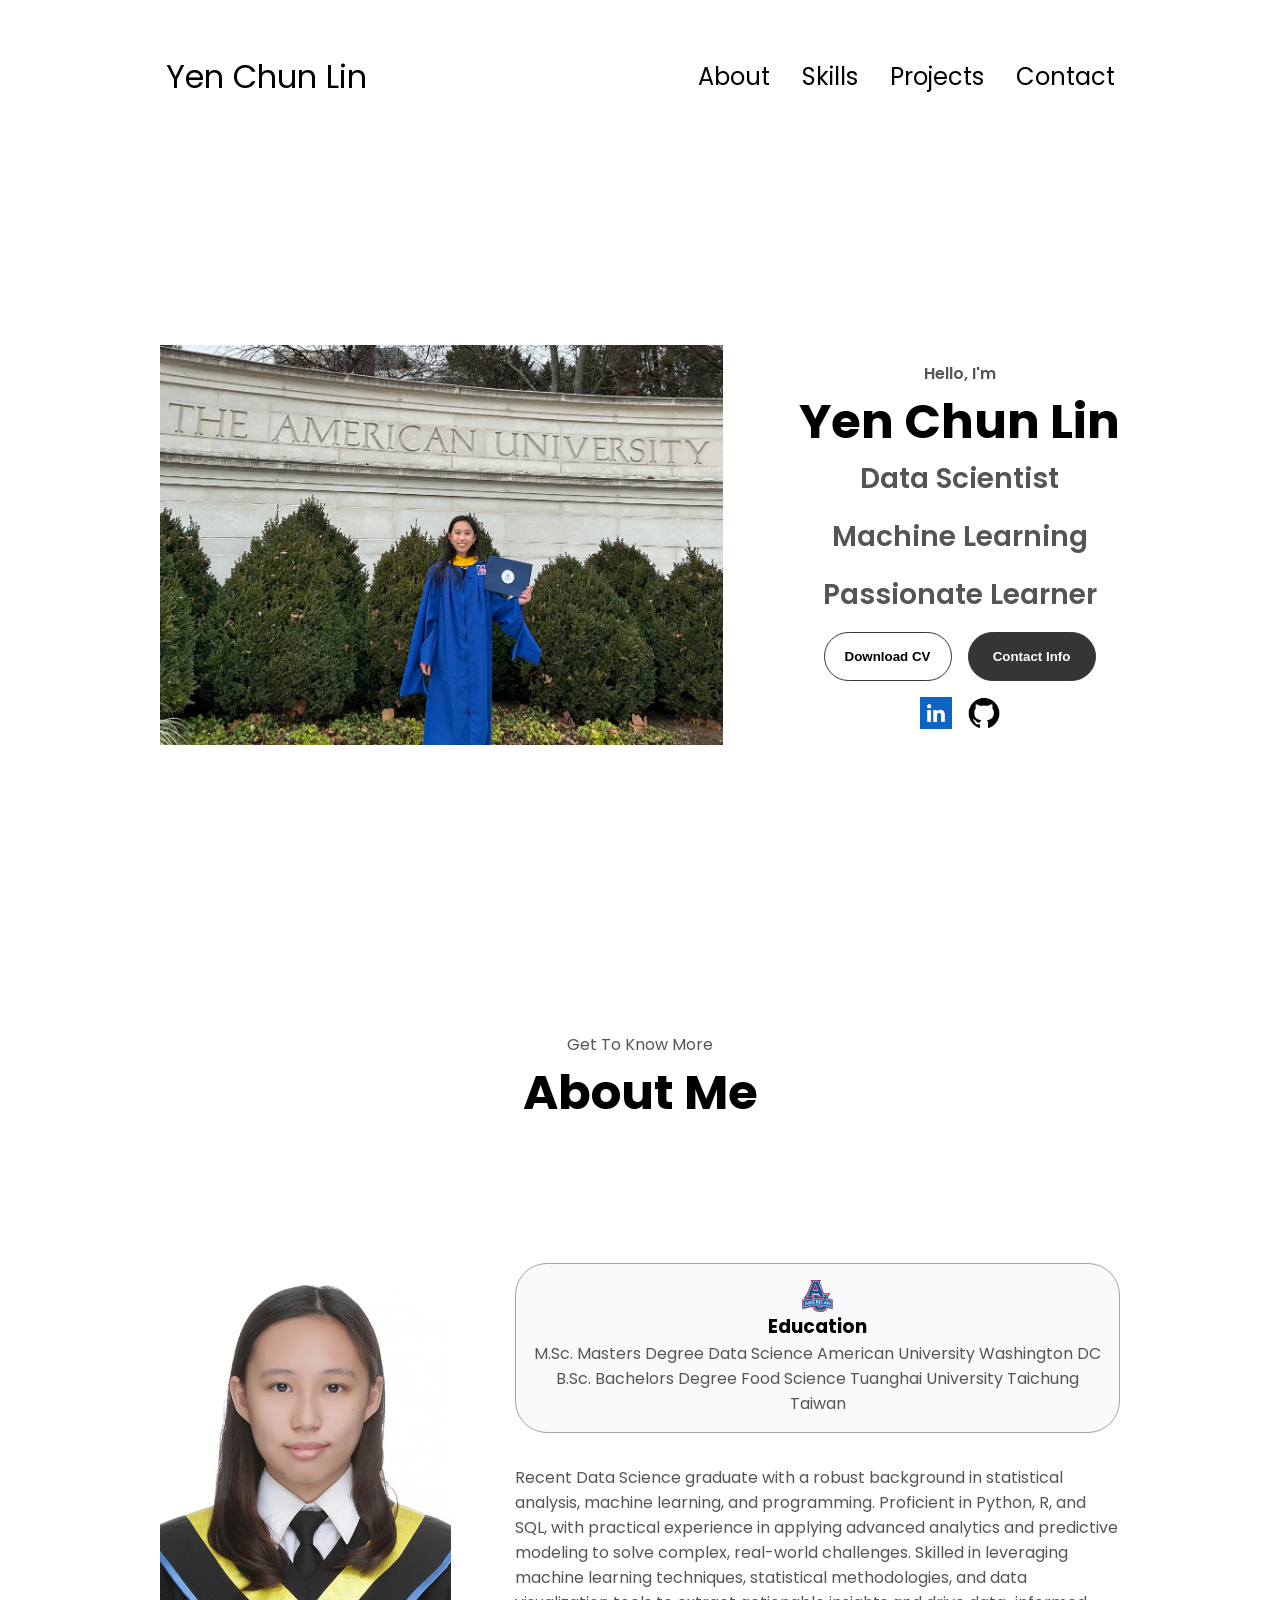
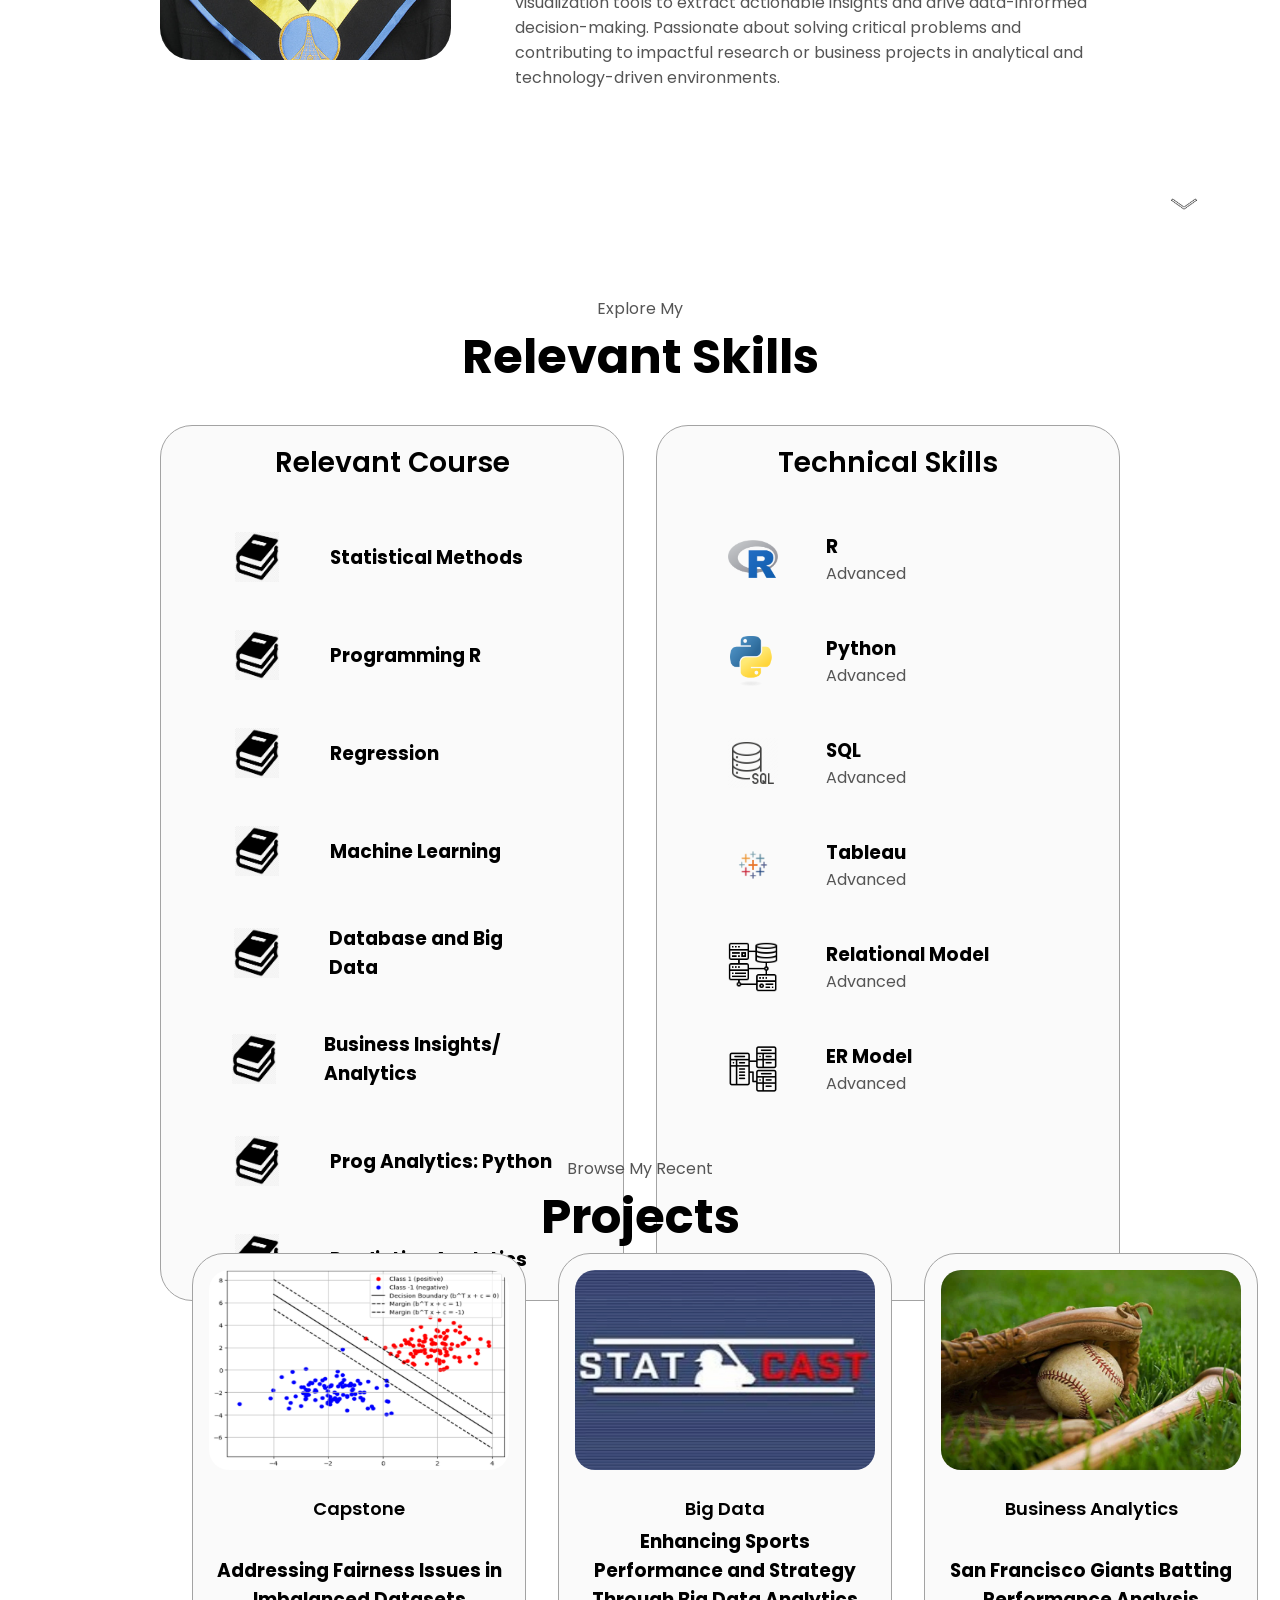
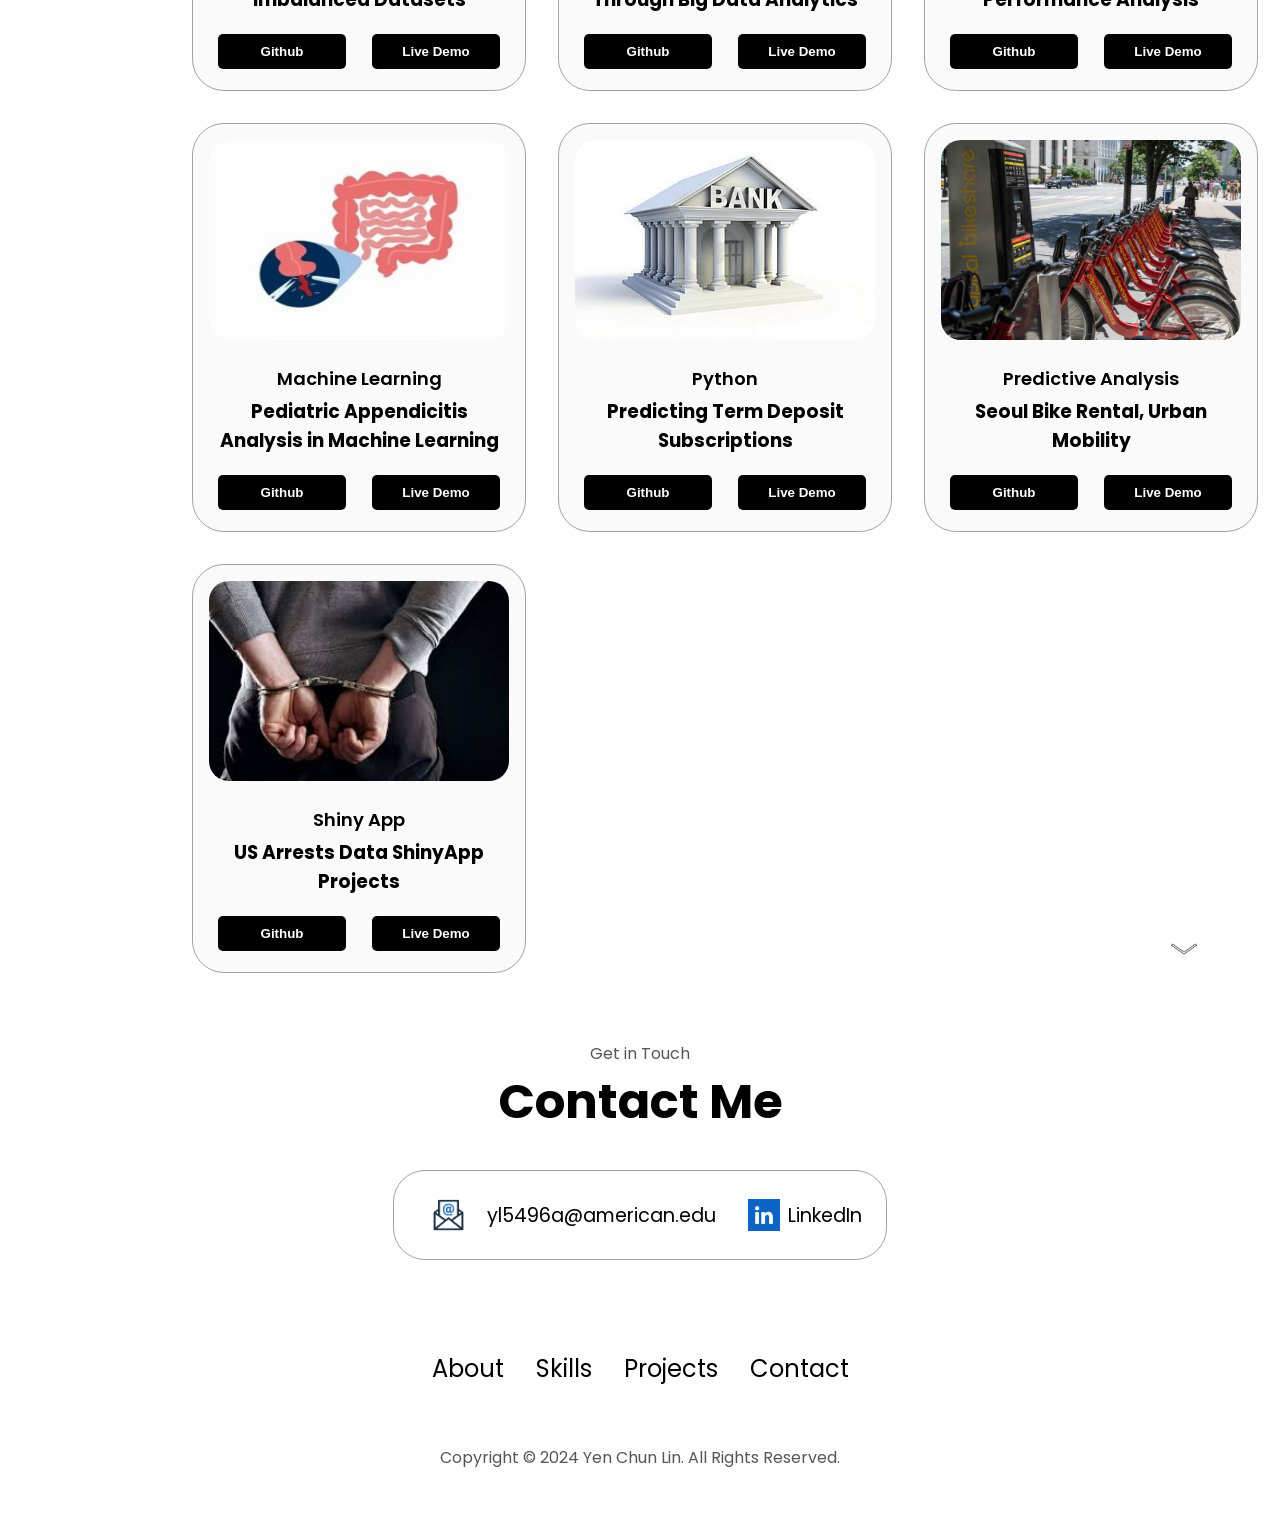
==== index.html @ ed8b7534 "Update index.html Yen" ====
<!DOCTYPE html>
<html lang="en">
<head>
    <meta charset="UTF-8" />
    <meta http-equiv="X-UA-Compatible" content="IE=edge" />
    <meta name="viewport" content="width=device-width, initial-scale=1.0" />
    <title>My Portfolio</title>
    <link rel="stylesheet" href="style.css" />
    <link rel="stylesheet" href="mediaqueries.css" />
</head>
<body>
    <nav id="desktop-nav">
    <div class="logo">Yen Chun Lin</div>
    <div>
        <ul class="nav-links">
        <li><a href="#about">About</a></li>
        <li><a href="#skills">Skills</a></li>
        <li><a href="#projects">Projects</a></li>
        <li><a href="#contact">Contact</a></li>
        </ul>
    </div>
    </nav>
    <nav id="hamburger-nav">
    <div class="logo">Yen Chun Lin</div>
    <div class="hamburger-menu">
        <div class="hamburger-icon" onclick="toggleMenu()">
        <span></span>
        <span></span>
        <span></span>
        </div>
        <div class="menu-links">
        <li><a href="#about" onclick="toggleMenu()">About</a></li>
        <li><a href="#skills" onclick="toggleMenu()">Skills</a></li>
        <li><a href="#projects" onclick="toggleMenu()">Projects</a></li>
        <li><a href="#contact" onclick="toggleMenu()">Contact</a></li>
        </div>
    </div>
    </nav>
    <section id="profile">
    <div class="section__pic-container">
        <img src="./assets/770BD27D-AE2C-43A1-AE61-417B00E0836C.jpg" alt="Yen Chun Lin profile picture" />
    </div>
    <div class="section__text">
        <p class="section__text__p1">Hello, I'm</p>
        <h1 class="title">Yen Chun Lin</h1>
        <p class="section__text__p2">Data Scientist</p>
        <p class="section__text__p3">Machine Learning</p>
        <p class="section__text__p4">Passionate Learner</p>
        <div class="btn-container">
        <button
            class="btn btn-color-2"
            onclick="window.open('./assets/Yen-Chun-Lin-Resume.pdf')"
        >
            Download CV
        </button>
        <button class="btn btn-color-1" onclick="location.href='./#contact'">
            Contact Info
        </button>
        </div>
        <div id="socials-container">
        <img
            src="./assets/li.png"
            alt="My LinkedIn profile"
            class="icon"
            onclick="location.href='https://www.linkedin.com/in/yen-chun-lin-880751265/'"
        />
        <img
            src="./assets/git.png"
            alt="My Github profile"
            class="icon"
            onclick="location.href='https://github.com/YCLCarol'"
        />
        </div>
    </div>
    
    </section>
    <section id="about">
    <p class="section__text__p1">Get To Know More</p>
    <h1 class="title">About Me</h1>
    <div class="section-container">
        <div class="section__pic-container">
        <img
            src="./assets/6015F5EC-4504-4863-BA8F-F5A9B7061DFA.jpg"
            alt="Profile picture"
            class="about-pic"
        />
        </div>
        <div class="about-details-container">
        <div class="about-containers">
            <div class="details-container">
            <img
                src="./assets/American_Eagles_logo.svg.png"
                alt="Experience icon"
                class="icon"
            
            />
            <h3>Education</h3>
            <p>M.Sc. Masters Degree Data Science American University Washington DC<br />B.Sc. Bachelors Degree Food Science Tuanghai University Taichung Taiwan</p>
            </div>
        </div>
        <div class="text-container">
            <p>
            Recent Data Science graduate with a robust background in statistical analysis, machine learning, and programming. Proficient in Python, R, and SQL, with practical experience in applying advanced analytics and predictive modeling to solve complex, real-world challenges. Skilled in leveraging machine learning techniques, statistical methodologies, and data visualization tools to extract actionable insights and drive data-informed decision-making. Passionate about solving critical problems and contributing to impactful research or business projects in analytical and technology-driven environments.
            </p>
        </div>
        </div>
    </div>
    <img
        src="./assets/aw.jpg"
        alt="Arrow icon"
        class="icon arrow"
        onclick="location.href='./#skills'"
    />
    </section>
    <section id="skills">
    <p class="section__text__p1">Explore My</p>
    <h1 class="title">Relevant Skills </h1>
    <div class="experience-details-container">
        <div class="about-containers">
        <div class="details-container">
            <h2 class="experience-sub-title">Relevant Course</h2>
            <div class="article-container">
            <article>
                <img
                src="./assets/b.png"
                alt="Experience icon"
                class="icon"
                />
                <div>
                <h3>Statistical Methods</h3>
                </div>
            </article>
            <article>
                <img
                src="./assets/b.png"
                alt="Experience icon"
                class="icon"
                />
                <div>
                <h3>Programming R</h3>
                </div>
            </article>
            <article>
                <img
                src="./assets/b.png"
                alt="Experience icon"
                class="icon"
                />
                <div>
                <h3>Regression</h3>
                </div>
            </article>
            <article>
                <img
                src="./assets/b.png"
                alt="Experience icon"
                class="icon"
                />
                <div>
                <h3>Machine Learning</h3>
                </div>
            </article>
            <article>
                <img
                src="./assets/b.png"
                alt="Experience icon"
                class="icon"
                />
                <div>
                <h3>Database and Big Data</h3>
                </div>
            </article>
            <article>
                <img
                src="./assets/b.png"
                alt="Experience icon"
                class="icon"
                />
                <div>
                <h3>Business Insights/ Analytics</h3>
                </div>
            </article>
            <article>
                <img
                src="./assets/b.png"
                alt="Experience icon"
                class="icon"
                />
                <div>
                <h3>Prog Analytics: Python</h3>
                </div>
            </article>
            <article>
                <img
                src="./assets/b.png"
                alt="Experience icon"
                class="icon"
                />
                <div>
                <h3>Predictive Analytics</h3>
                </div>
            </article>
            </div>
        </div>
        <div class="details-container">
            <h2 class="experience-sub-title">Technical Skills</h2>
            <div class="article-container">
            <article>
                <img
                src="./assets/R_logo.svg.png"
                alt="Experience icon"
                class="icon"
                />
                <div>
                <h3>R</h3>
                <p>Advanced</p>
                </div>
            </article>
            <article>
                <img
                src="./assets/Python-logo-notext.svg.png"
                alt="Experience icon"
                class="icon"
                />
                <div>
                <h3>Python</h3>
                <p>Advanced</p>
                </div>
            </article>
            <article>
                <img
                src="./assets/s.webp"
                alt="Experience icon"
                class="icon"
                />
                <div>
                <h3>SQL</h3>
                <p>Advanced</p>
                </div>
            </article>
            <article>
                <img
                src="./assets/Tableau-Symbol.png"
                alt="Experience icon"
                class="icon"
                />
                <div>
                <h3>Tableau</h3>
                <p>Advanced</p>
                </div>
            </article>
            <article>
                <img
                src="./assets/2758630.png"
                alt="Experience icon"
                class="icon"
                />
                <div>
                <h3>Relational Model</h3>
                <p>Advanced</p>
                </div>
            </article>
            <article>
                <img
                src="./assets/ER.png"
                alt="Experience icon"
                class="icon"
                />
                <div>
                <h3>ER Model</h3>
                <p>Advanced</p>
                </div>
            </article>
            </div>
        </div>
        </div>
    </div>

    <img
        src="./assets/aw.jpg"
        alt="Arrow icon"
        class="icon arrow"
        onclick="location.href='./#projects'"
    />
    </section>
    <section id="projects">
    <p class="section__text__p1">Browse My Recent</p>
    <h1 class="title">Projects</h1>
    <div class="projects-container">
        <!--Project 1-->
        <div class="details-container color-container">
            <div class="article-container">
            <img
                src="./assets/file.png"
                alt="Project 1"
                class="project-img layer"
            />
            </div>
            <h2 class="experience-sub-title project-title">Capstone</h2>
            <h3>Addressing Fairness Issues in Imbalanced Datasets</h3>
            <div class="btn-container">
            <button
                class="btn btn-color-2 project-btn"
                onclick="location.href='https://github.com/YCLCarol/YenChunLin_projects/blob/main/Capstone%20-%20Addressing%20Fairness%20Issues%20in%20Imbalance%20Datasets.pdf/'"
            >
                Github
            </button>
            <button
                class="btn btn-color-2 project-btn"
                onclick="location.href='./assets/Capstone.pdf'"
            >
                Live Demo
            </button>
            </div>
        </div>
        
        <!--Project 2-->
        <div class="details-container color-container">
            <div class="article-container">
            <img
                src="./assets/file2.jpg"
                alt="Project 2"
                class="project-img layer"
            />
            </div>
            <h2 class="experience-sub-title project-title">Big Data</h2>
            <h3>Enhancing Sports Performance and Strategy
                Through Big Data Analytics</h3>
            <div class="btn-container">
            <button
                class="btn btn-color-2 project-btn"
                onclick="location.href='https://github.com/YCLCarol/YenChunLin_projects/blob/main/Enhancing%20Sports%20Performance%20and%20Strategy%20-%20Yen%20Chun%20Lin.pdf'"
            >
                Github
            </button>
            <button
                class="btn btn-color-2 project-btn"
                onclick="location.href='./assets/Enhancing Sports Performance and Strategy Through Big Data Analytics.pdf'"
            >
                Live Demo
            </button>
            </div>
        </div>
        
        <!--Project 3-->
        <div class="details-container color-container">
            <div class="article-container">
            <img
                src="./assets/file4.webp"
                alt="Project 3"
                class="project-img layer"
            />
            </div>
            <h2 class="experience-sub-title project-title">Business Analytics</h2>
            <h3>San Francisco Giants Batting Performance Analysis</h3>
            <div class="btn-container">
            <button
                class="btn btn-color-2 project-btn"
                onclick="location.href='https://github.com/YCLCarol/YenChunLin_projects/blob/main/San%20Francisco%20Giants%20Batting%20Performance%20Analysis%20-%20Yen%20Chun%20Lin%2C%20Amie%20Touray%2C%20Pavan%20Ketankumar%20Patel%2C%20Yangyang%20Li.pdf'"
            >
                Github
            </button>
            <button
                class="btn btn-color-2 project-btn"
                onclick="location.href='./assets/San Francisco Giants Batting Performance Analysis - Yen Chun Lin, Amie Touray, Pavan Ketankumar Patel, Yangyang Li.pdf'"
            >
                Live Demo
            </button>
            </div>
        </div>
        
        <!--Project 4-->
        <div class="details-container color-container">
            <div class="article-container">
            <img
                src="./assets/file3.jpg"
                alt="Project 4"
                class="project-img layer"
            />
            </div>
            <h2 class="experience-sub-title project-title">Machine Learning</h2>
            <h3>Pediatric Appendicitis Analysis in Machine Learning</h3>
            <div class="btn-container">
            <button
                class="btn btn-color-2 project-btn"
                onclick="location.href='https://github.com/YCLCarol/YenChunLin_projects/blob/main/Pediatric%20Appendicitis-%20Yen%20Chun%20Lin%2C%20Nylah%20Safforld.Rmd'"
            >
                Github
            </button>
            <button
                class="btn btn-color-2 project-btn"
                onclick="location.href='./assets/Pediatric Appendicitis- Yen Chun Lin, Nylah Safforld.pdf'"
            >
                Live Demo
            </button>
            </div>
        </div>
        
        <!--Project 5-->
        <div class="details-container color-container">
            <div class="article-container">
            <img
                src="./assets/bank.jpg"
                alt="Project 5"
                class="project-img layer"
            />
            </div>
            <h2 class="experience-sub-title project-title">Python</h2>
            <h3>Predicting Term Deposit Subscriptions</h3>
            <div class="btn-container">
            <button
                class="btn btn-color-2 project-btn"
                onclick="location.href='https://github.com/YCLCarol/YenChunLin_projects/blob/main/Predicting%20Term%20Deposit%20Subscription%20Using%20Bank%20Marketing%20Data%20-%20Yen%20Chun%20Lin%20Yen%20Jo%20Lee%2C%20Soyoung%20Yoon%2C%20Shu%20Wen%20Teng.ipynb'"
            >
                Github
            </button>
            <button
                class="btn btn-color-2 project-btn"
                onclick="location.href='./assets/Predicting Term Deposit Subscription Using Bank Marketing Data.pdf'"
            >
                Live Demo
            </button>
            </div>
        </div>
        
        <!--Project 6-->
        <div class="details-container color-container">
            <div class="article-container">
            <img
                src="./assets/14326445924_59ee76c61d_k1-74c1080c63154baca525a04c342f60af.jpg"
                alt="Project 6"
                class="project-img layer"
            />
            </div>
            <h2 class="experience-sub-title project-title">Predictive Analysis</h2>
            <h3>Seoul Bike Rental, Urban Mobility</h3>
            <div class="btn-container">
            <button
                class="btn btn-color-2 project-btn"
                onclick="location.href='https://github.com/YCLCarol/YenChunLin_projects/blob/main/Seoul%20Bike%20Rental%2C%20Urban%20Mobility-%20Yen%20Chun%20Lin%2C%20Silvy%20Saint-Jean%2C%20YangYang%20Li.qmd'"
            >
                Github
            </button>
            <button
                class="btn btn-color-2 project-btn"
                onclick="location.href='./assets/Seoul Bike Rental, Urban Mobility- Yen Chun Lin, Silvy Saint-Jean, YangYang Li.pdf'"
            >
                Live Demo
            </button>
            </div>
        </div>
        
        <!--Project 7-->
        <div class="details-container color-container">
            <!--Row 3-->
            <div class="article-container">
            <img
                src="./assets/下載.jfif"
                alt="Project 7"
                class="project-img layer"
            />
            </div>
            <h2 class="experience-sub-title project-title">Shiny App</h2>
            <h3>US Arrests Data ShinyApp Projects</h3>
            <div class="btn-container">
            <button
                class="btn btn-color-2 project-btn"
                onclick="location.href='https://github.com/YCLCarol/YenChunLin_projects/blob/main/US%20Arrests%20Data%20ShinyApp%20Project%20-%20Yen-Chun%20Lin%20%26%20Aileen%20McDonald.R'"
            >
                Github
            </button>
            <button
                class="btn btn-color-2 project-btn"
                onclick="location.href=' https://yclcarol.shinyapps.io/US_Aressts_shinyapp/'"
            >
                Live Demo
            </button>
            </div>
        </div>        
    </div>

    <img
        src="./assets/aw.jpg"
        alt="Arrow icon"
        class="icon arrow"
        onclick="location.href='./#contact'"
    />
    </section>
    <section id="contact">
    <p class="section__text__p1">Get in Touch</p>
    <h1 class="title">Contact Me</h1>
    <div class="contact-info-upper-container">
        <div class="contact-info-container">
        <img
            src="./assets/email.jpg"
            alt="Email icon"
            class="icon contact-icon email-icon"
        />
        <p><a href="mailto:yl5496a@american.edu">yl5496a@american.edu</a></p>
        </div>
        <div class="contact-info-container">
        <img
            src="./assets/li.png"
            alt="LinkedIn icon"
            class="icon contact-icon"
        />
        <p><a href="https://www.linkedin.com/in/yen-chun-lin-880751265/">LinkedIn</a></p>
        </div>
    </div>
    </section>
    <footer>
    <nav>
        <div class="nav-links-container">
        <ul class="nav-links">
            <li><a href="#about">About</a></li>
            <li><a href="#skills">Skills</a></li>
            <li><a href="#projects">Projects</a></li>
            <li><a href="#contact">Contact</a></li>
        </ul>
        </div>
    </nav>
    <p>Copyright &#169; 2024 Yen Chun Lin. All Rights Reserved.</p>
    </footer>
    <script src="script.js"></script>
</body>
</html>
---- style.css ----
/* GENERAL */

@import url("https://fonts.googleapis.com/css2?family=Poppins:wght@300;400;500;600&display=swap");

* {
margin: 0;
padding: 0;
}

body {
font-family: "Poppins", sans-serif;
overflow-x: hidden;
}

html {
scroll-behavior: smooth;
}

p {
color: rgb(85, 85, 85);
}

/* TRANSITION */

a,
.btn {
transition: all 300ms ease;
}

/* DESKTOP NAV */

nav,
.nav-links {
display: flex;
}

nav {
justify-content: space-around;
align-items: center;
height: 17vh;
}

.nav-links {
gap: 2rem;
list-style: none;
font-size: 1.5rem;
}

a {
color: black;
text-decoration: none;
text-decoration-color: white;
}

a:hover {
color: grey;
text-decoration: underline;
text-underline-offset: 1rem;
text-decoration-color: rgb(181, 181, 181);
}

.logo {
font-size: 2rem;
}

.logo:hover {
cursor: default;
}

/* HAMBURGER MENU */

#hamburger-nav {
display: none;
}

.hamburger-menu {
position: relative;
display: inline-block;
}

.hamburger-icon {
display: flex;
flex-direction: column;
justify-content: space-between;
height: 24px;
width: 30px;
cursor: pointer;
}

.hamburger-icon span {
width: 100%;
height: 2px;
background-color: black;
transition: all 0.3 ease-in-out;
}

.menu-links {
position: absolute;
top: 100%;
right: 0;
background-color: white;
width: fit-content;
max-height: 0;
overflow: hidden;
transition: all 0.3 ease-in-out;
}

.menu-links a {
display: block;
padding: 10px;
text-align: center;
font-size: 1.5rem;
color: black;
text-decoration: none;
transition: all 0.3 ease-in-out;
}

.menu-links li {
list-style: none;
}

.menu-links.open {
max-height: 300px;
}

.hamburger-icon.open span:first-child {
transform: rotate(45deg) translate(10px, 5px);
}

.hamburger-icon.open span:nth-child(2) {
opacity: 0;
}

.hamburger-icon.open span:last-child {
transform: rotate(-45deg) translate(10px, -5px);
}

.hamburger-icon span:first-child {
transform: none;
}

.hamburger-icon span:first-child {
opacity: 1;
}

.hamburger-icon span:first-child {
transform: none;
}

/* SECTIONS */

section {
padding-top: 4vh;
height: 96vh;
margin: 0 10rem;
box-sizing: border-box;
min-height: fit-content;
}

.section-container {
display: flex;
}

/* PROFILE SECTION */


#profile {
display: flex;
justify-content: space-between;
gap: 5rem;
height: 80vh;
}

.section__pic-container {
display: flex;
height: 400px;
width: 400px;
margin: auto 0;
}

.section__text {
align-self: center;
text-align: center;
}

.section__text p {
font-weight: 600;
}

.section__text__p1 {
text-align: center;
}

.section__text__p2 {
font-size: 1.75rem;
margin-bottom: 1rem;
}

.section__text__p3 {
font-size: 1.75rem;
margin-bottom: 1rem;
}

.section__text__p4 {
font-size: 1.75rem;
margin-bottom: 1rem;
}

.title {
font-size: 3rem;
text-align: center;
}

#socials-container {
display: flex;
justify-content: center;
margin-top: 1rem;
gap: 1rem;
}

/* ICONS */

.icon {
cursor: pointer;
height: 2rem;
}

/* BUTTONS */

.btn-container {
display: flex;
justify-content: center;
gap: 1rem;
}

.btn {
font-weight: 600;
transition: all 300ms ease;
padding: 1rem;
width: 8rem;
border-radius: 2rem;
}

.btn-color-1,
.btn-color-2 {
border: rgb(53, 53, 53) 0.1rem solid;
}

.btn-color-1:hover,
.btn-color-2:hover {
cursor: pointer;
}

.btn-color-1,
.btn-color-2:hover {
background: rgb(53, 53, 53);
color: white;
}

.btn-color-1:hover {
background: rgb(0, 0, 0);
}

.btn-color-2 {
background: none;
}

.btn-color-2:hover {
border: rgb(255, 255, 255) 0.1rem solid;
}

.btn-container {
gap: 1rem;
}

/* ABOUT SECTION */

#about {
position: relative;
}

.about-containers {
gap: 2rem;
margin-bottom: 2rem;
margin-top: 2rem;
}

.about-details-container {
justify-content: center;
flex-direction: column;
}

.about-containers,
.about-details-container {
display: flex;
}

.about-pic {
border-radius: 2rem;
}

.arrow {
position: absolute;
right: -5rem;
bottom: 2.5rem;
}

.details-container {
padding: 1.5rem;
flex: 1;
background: white;
border-radius: 2rem;
border: rgb(53, 53, 53) 0.1rem solid;
border-color: rgb(163, 163, 163);
text-align: center;
}

.section-container {
gap: 4rem;
height: 80%;
}

.section__pic-container {
height: 400px;
width: 400px;
margin: auto 0;
}

/* EXPERIENCE SECTION */

#experience {
position: relative;
}

.experience-sub-title {
color: rgb(0, 0, 0);
font-weight: 600;
font-size: 1.75rem;
margin-bottom: 3rem;
}

.experience-details-container {
display: flex;
justify-content: center;
flex-direction: column;
align-items: center;
}

.article-container {
display: flex;
text-align: initial;
flex-wrap: wrap;
flex-direction: row;
gap: 3rem;
justify-content: center;
}

article {
display: flex;
width: 20rem;
justify-content: flex-start;
align-items: center;
gap: 3rem;
}

article .icon {
width: 50px;
height: 50px;
object-fit: contain;
cursor: default;
}

article .text {
display: flex;
flex-direction: column;
justify-content: center; /* Center text vertically */
}

article .text .title {
font-weight: bold;
font-size: 1rem;
margin: 0;
}

article .text .description {
font-size: 0.875rem;
color: gray;
margin: 0;
}

/* PROJECTS SECTION */
#projects {
position: relative;
padding: 2rem;
}

.projects-container {
display: grid;
grid-template-columns: repeat(3, 1fr); /* 3 columns */
gap: 2rem;
max-width: 1200px;
margin: 0 auto;
}

/* Center the last item (project 7) */
.details-container:last-child {
grid-column: 1; /* Place in middle column */
}

.details-container {
background: rgb(250, 250, 250);
border: 1px solid rgb(163, 163, 163);
border-radius: 2rem;
padding: 1rem;
display: flex;
flex-direction: column;
align-items: center;
}

.article-container {
width: 100%;
display: flex;
justify-content: center;
}

.project-img {
width: 300px;
height: 200px;
border-radius: 20px;
margin-bottom: 15px;
}

.project-title {
font-size: 18px;
margin-top: 10px;
margin-bottom: 5px;
color: black;
}

h3 {
margin-top: auto;
}

.btn-container {
margin-top: 15px;
}

.project-btn {
margin: 5px;
padding: 10px 15px;
border-radius: 5px;
border: none;
background-color: black;
color: white;
cursor: pointer;
transition: background-color 0.3s ease;
}

.project-btn:hover {
background: gray;
}




/* CONTACT */

#contact {
display: flex;
justify-content: center;
flex-direction: column;
height: 70vh;
}

.contact-info-upper-container {
display: flex;
justify-content: center;
border-radius: 2rem;
border: rgb(53, 53, 53) 0.1rem solid;
border-color: rgb(163, 163, 163);
background: (250, 250, 250);
margin: 2rem auto;
padding: 0.5rem;
}

.contact-info-container {
display: flex;
align-items: center;
justify-content: center;
gap: 0.5rem;
margin: 1rem;
}

.contact-info-container p {
font-size: larger;
}

.contact-icon {
cursor: default;
}

.email-icon {
height: 2.5rem;
}

/* FOOTER SECTION */

footer {
height: 26vh;
margin: 0 1rem;
}

footer p {
text-align: center;
}
---- mediaqueries.css ----
@media screen and (max-width: 1400px) {
    #profile {
    height: 83vh;
    margin-bottom: 6rem;
    }
    .about-containers {
    flex-wrap: wrap;
    }
    #contact,
    #projects {
    height: fit-content;
    }
}

@media screen and (max-width: 1200px) {
    #desktop-nav {
    display: none;
    }
    #hamburger-nav {
    display: flex;
    }
    #experience,
    .experience-details-container {
    margin-top: 2rem;
    }
    #profile,
    .section-container {
    display: block;
    }
    .arrow {
    display: none;
    }
    section,
    .section-container {
    height: fit-content;
    }
    section {
    margin: 0 5%;
    }
    .section__pic-container {
    width: 275px;
    height: 275px;
    margin: 0 auto 2rem;
    }
    .about-containers {
    margin-top: 0;
    }
}

@media screen and (max-width: 600px) {
    #contact,
    footer {
    height: 40vh;
    }
    #profile {
    height: 83vh;
    margin-bottom: 0;
    }
    article {
    font-size: 1rem;
    }
    footer nav {
    height: fit-content;
    margin-bottom: 2rem;
    }
    .about-containers,
    .contact-info-upper-container,
    .btn-container {
    flex-wrap: wrap;
    }
    .contact-info-container {
    margin: 0;
    }
    .contact-info-container p,
    .nav-links li a {
    font-size: 1rem;
    }
    .experience-sub-title {
    font-size: 1.25rem;
    }
    .logo {
    font-size: 1.5rem;
    }
    .nav-links {
    flex-direction: column;
    gap: 0.5rem;
    text-align: center;
    }
    .section__pic-container {
    width: auto;
    height: 46vw;
    justify-content: center;
    }
    .section__text__p2 {
    font-size: 1.25rem;
    }
    .title {
    font-size: 2rem;
    }
    .text-container {
    text-align: justify;
    }
}

@media (max-width: 768px) {
    .projects-container {
      grid-template-columns: repeat(2, 1fr); /* 2 columns on smaller screens */
    }
}

@media (max-width: 480px) {
    .projects-container {
      grid-template-columns: 1fr; /* Single column on very small screens */
    }
}
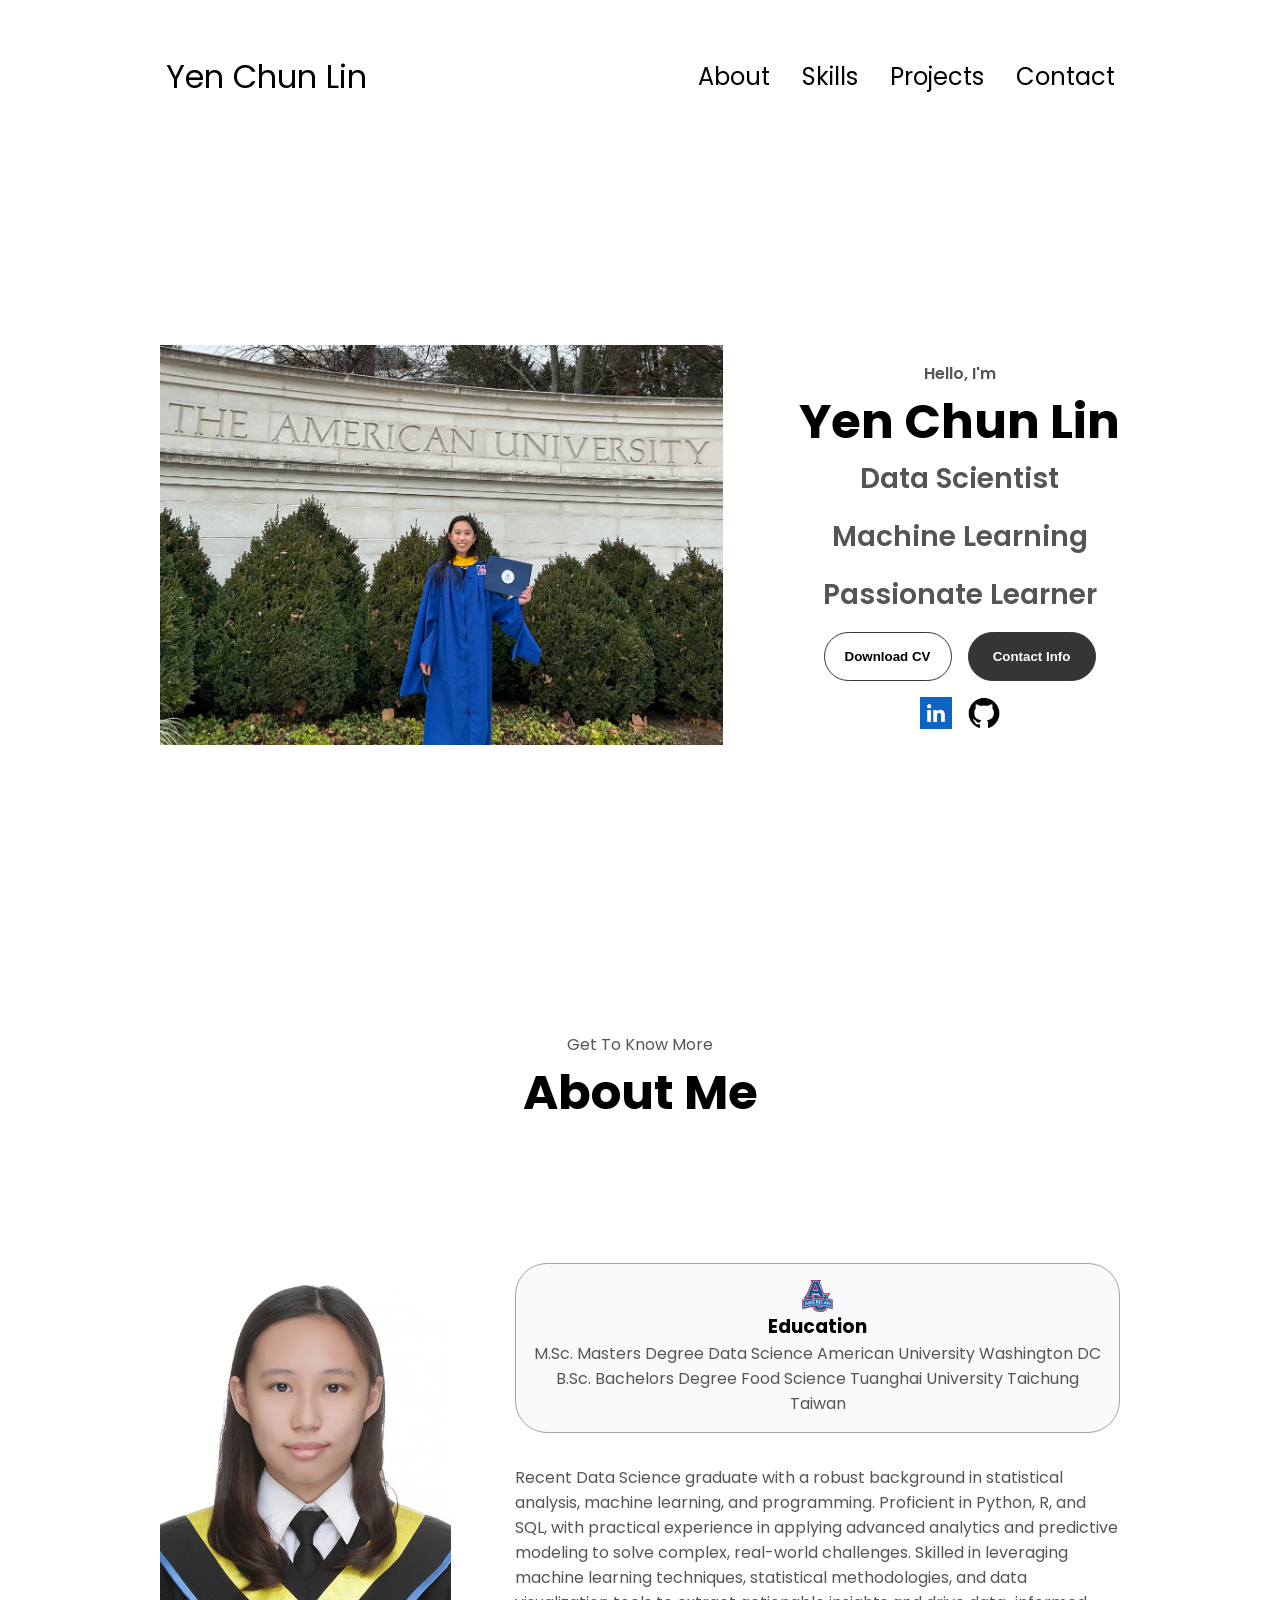
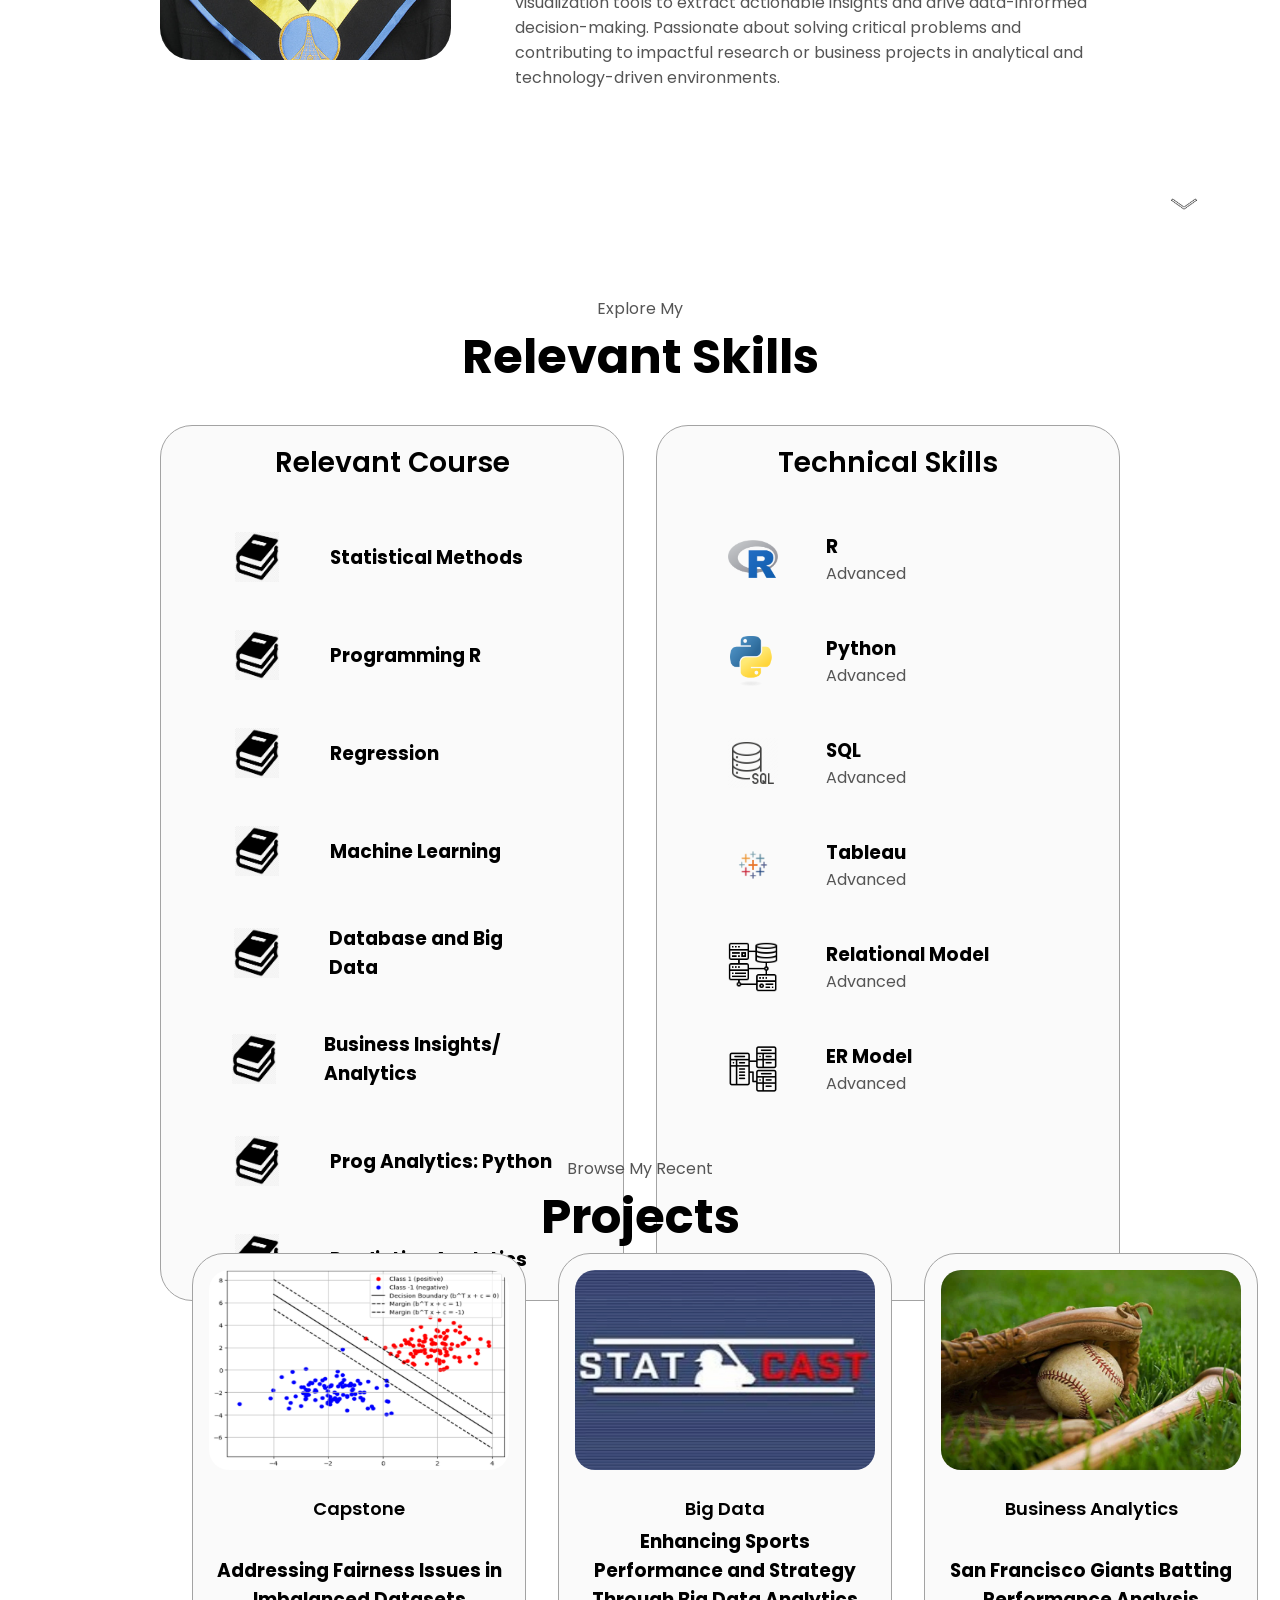
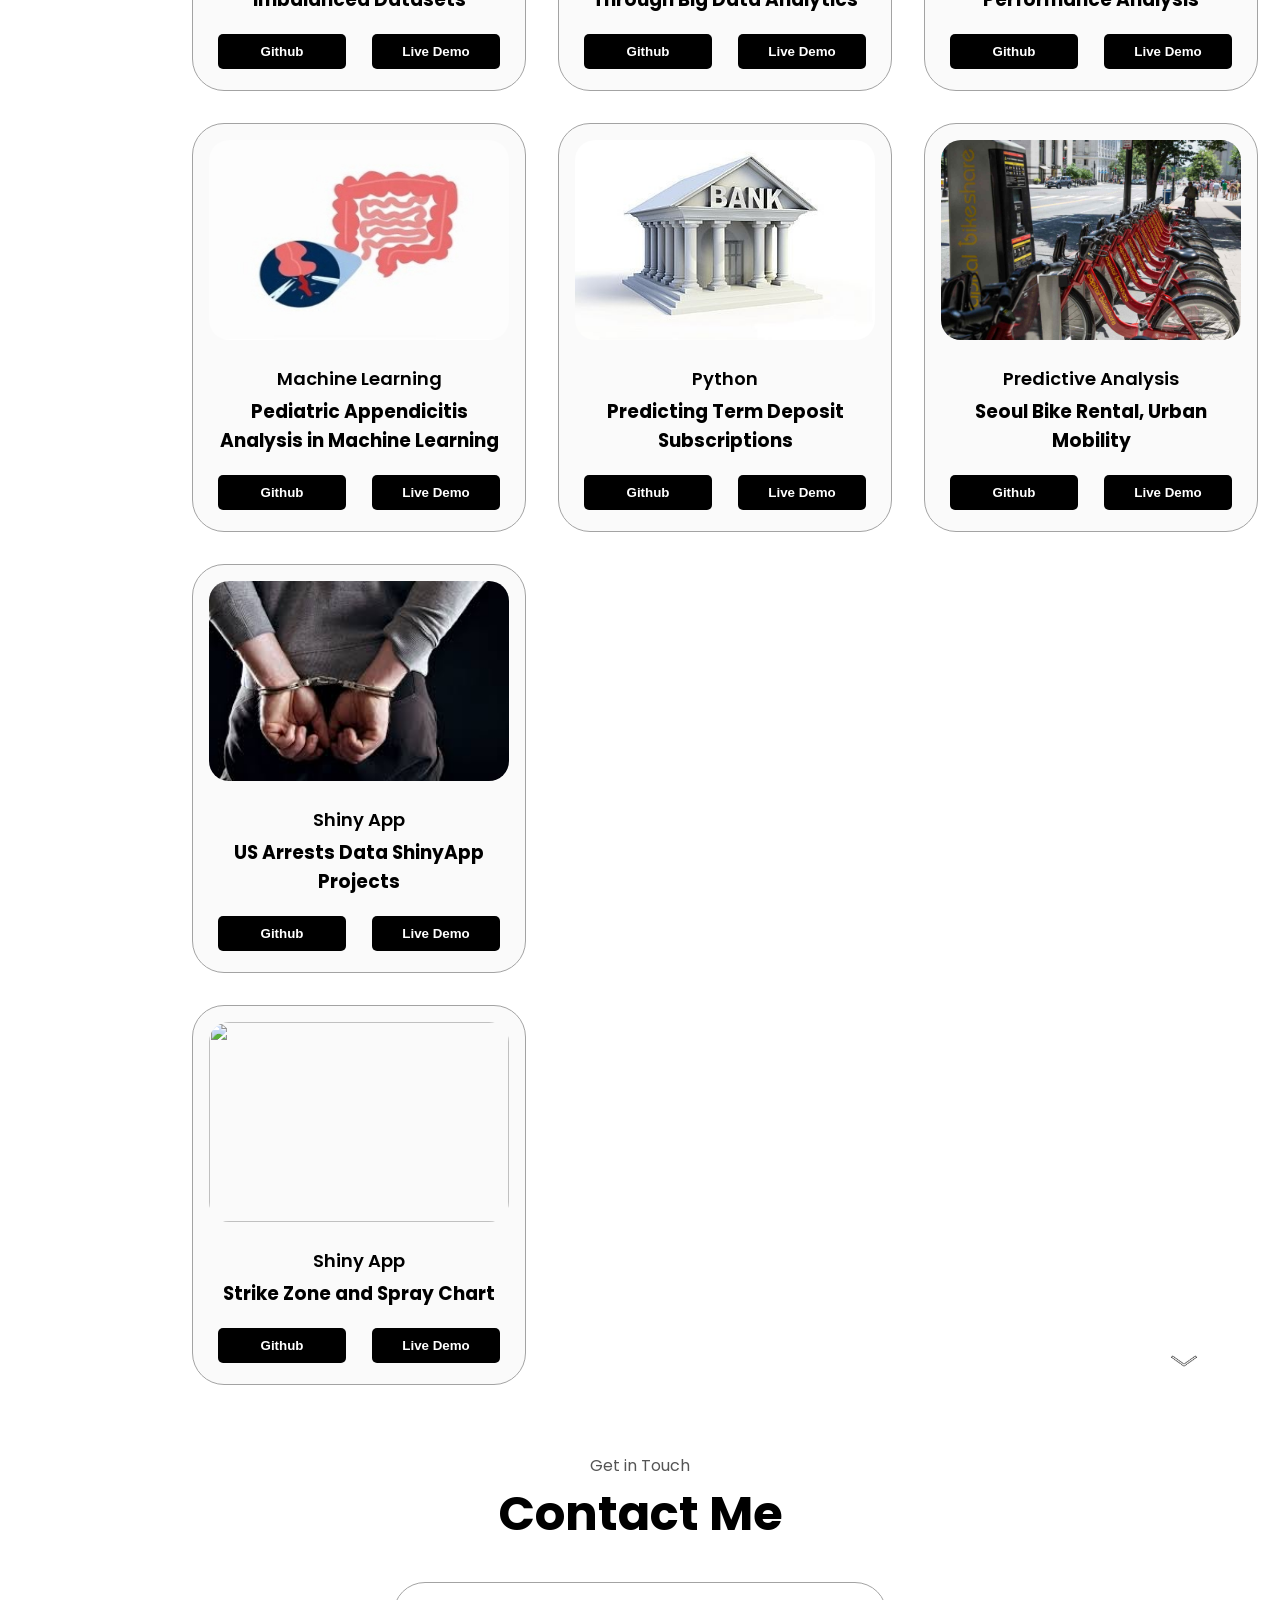
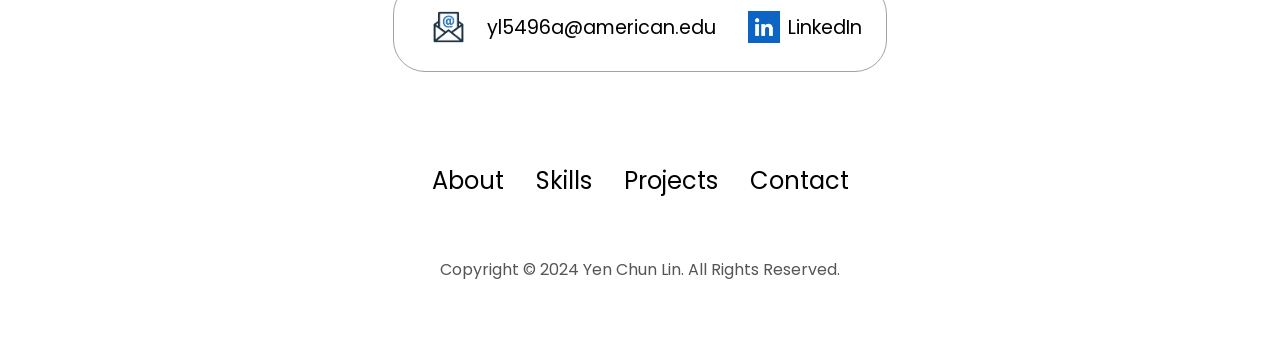
==== commit be277d73: "yen yen" ====
--- a/index.html
+++ b/index.html
@@ -476,7 +476,34 @@
                 Live Demo
             </button>
             </div>
-        </div>        
+        </div>
+        <!--Project 8-->
+        <div class="details-container color-container">
+            <!--Row 3-->
+            <div class="article-container">
+            <img
+                src="./assets/6833106-512.png
+                alt="Project 8"
+                class="project-img layer"
+            />
+            </div>
+            <h2 class="experience-sub-title project-title">Shiny App</h2>
+            <h3>Strike Zone and Spray Chart</h3>
+            <div class="btn-container">
+            <button
+                class="btn btn-color-2 project-btn"
+                onclick="location.href='https://github.com/YCLCarol/YenChunLin_projects/blob/main/strike%20zone%20and%20spray%20chart.R'"
+            >
+                Github
+            </button>
+            <button
+                class="btn btn-color-2 project-btn"
+                onclick="location.href='C:\Users\aa093\OneDrive\Documents\GitHub\ycl\assets\strike zone and spray chart.R'"
+            >
+                Live Demo
+            </button>
+            </div>
+        </div>                
     </div>
 
     <img
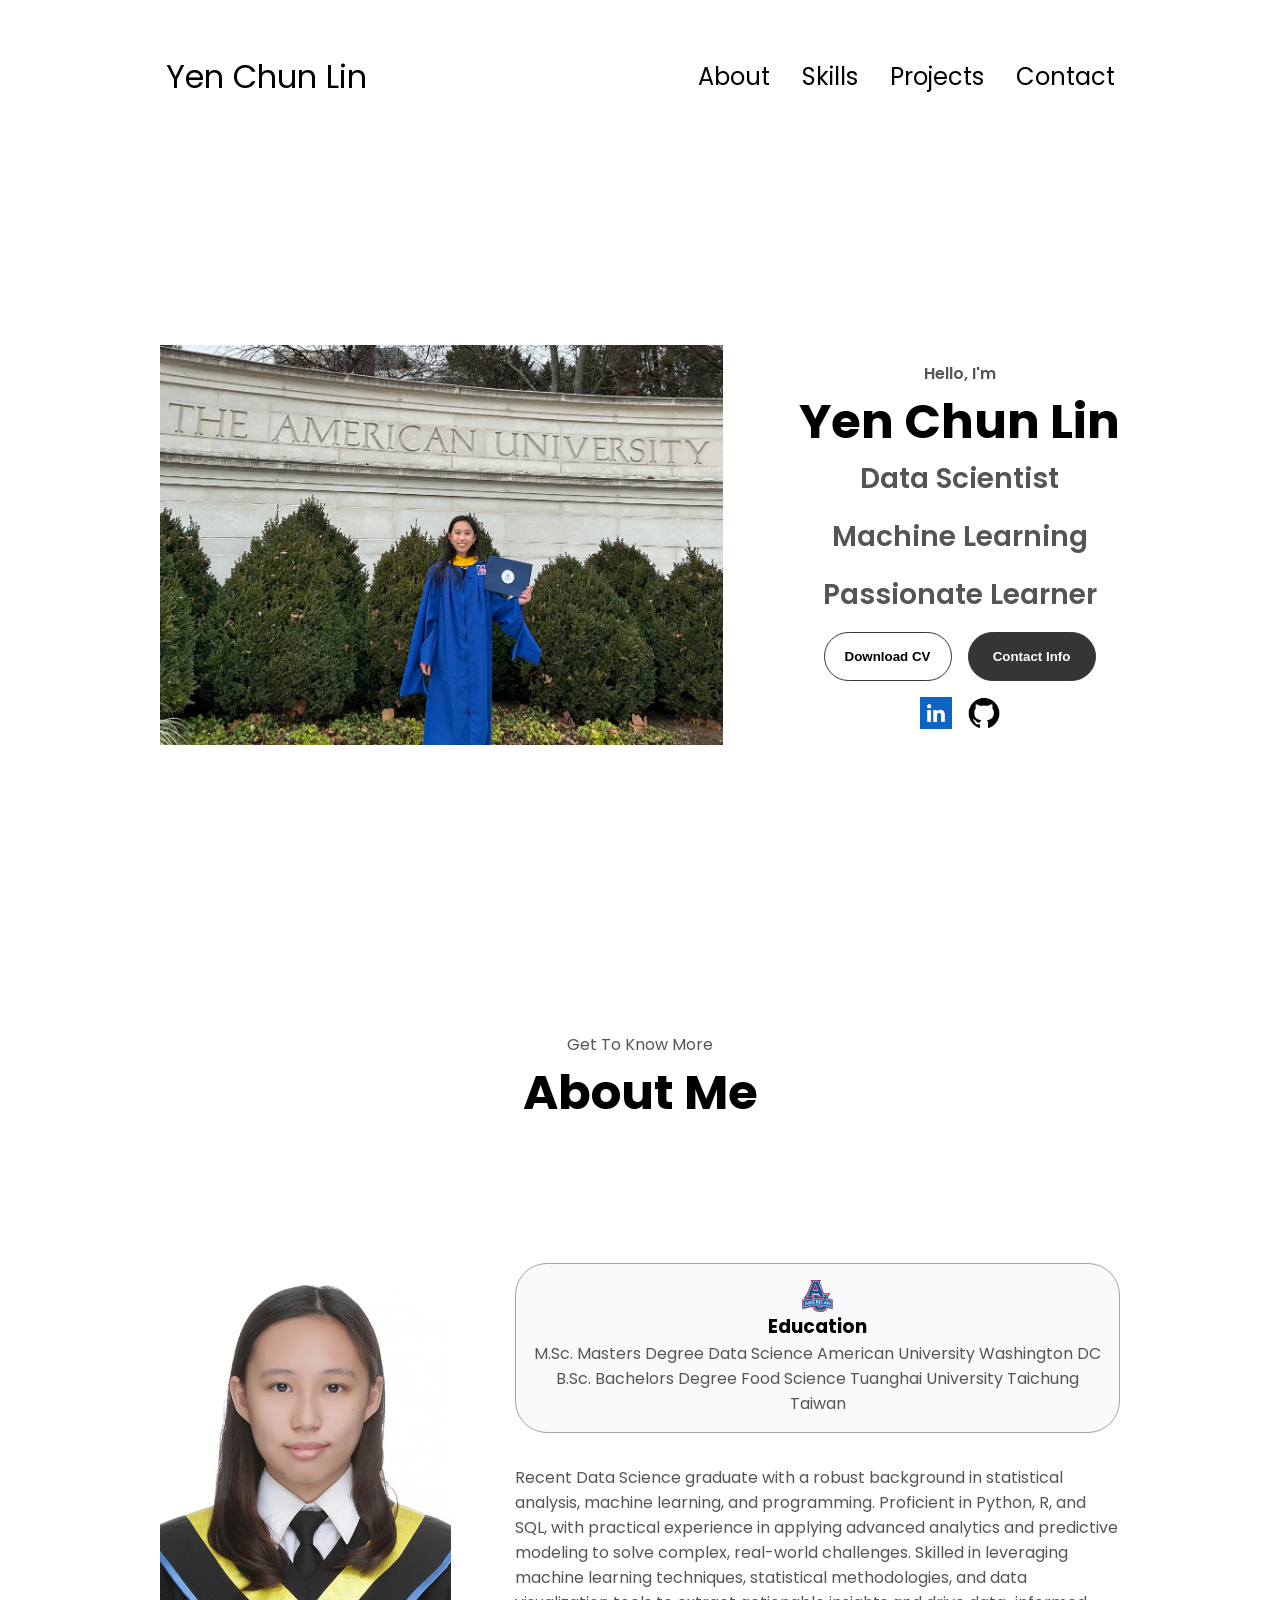
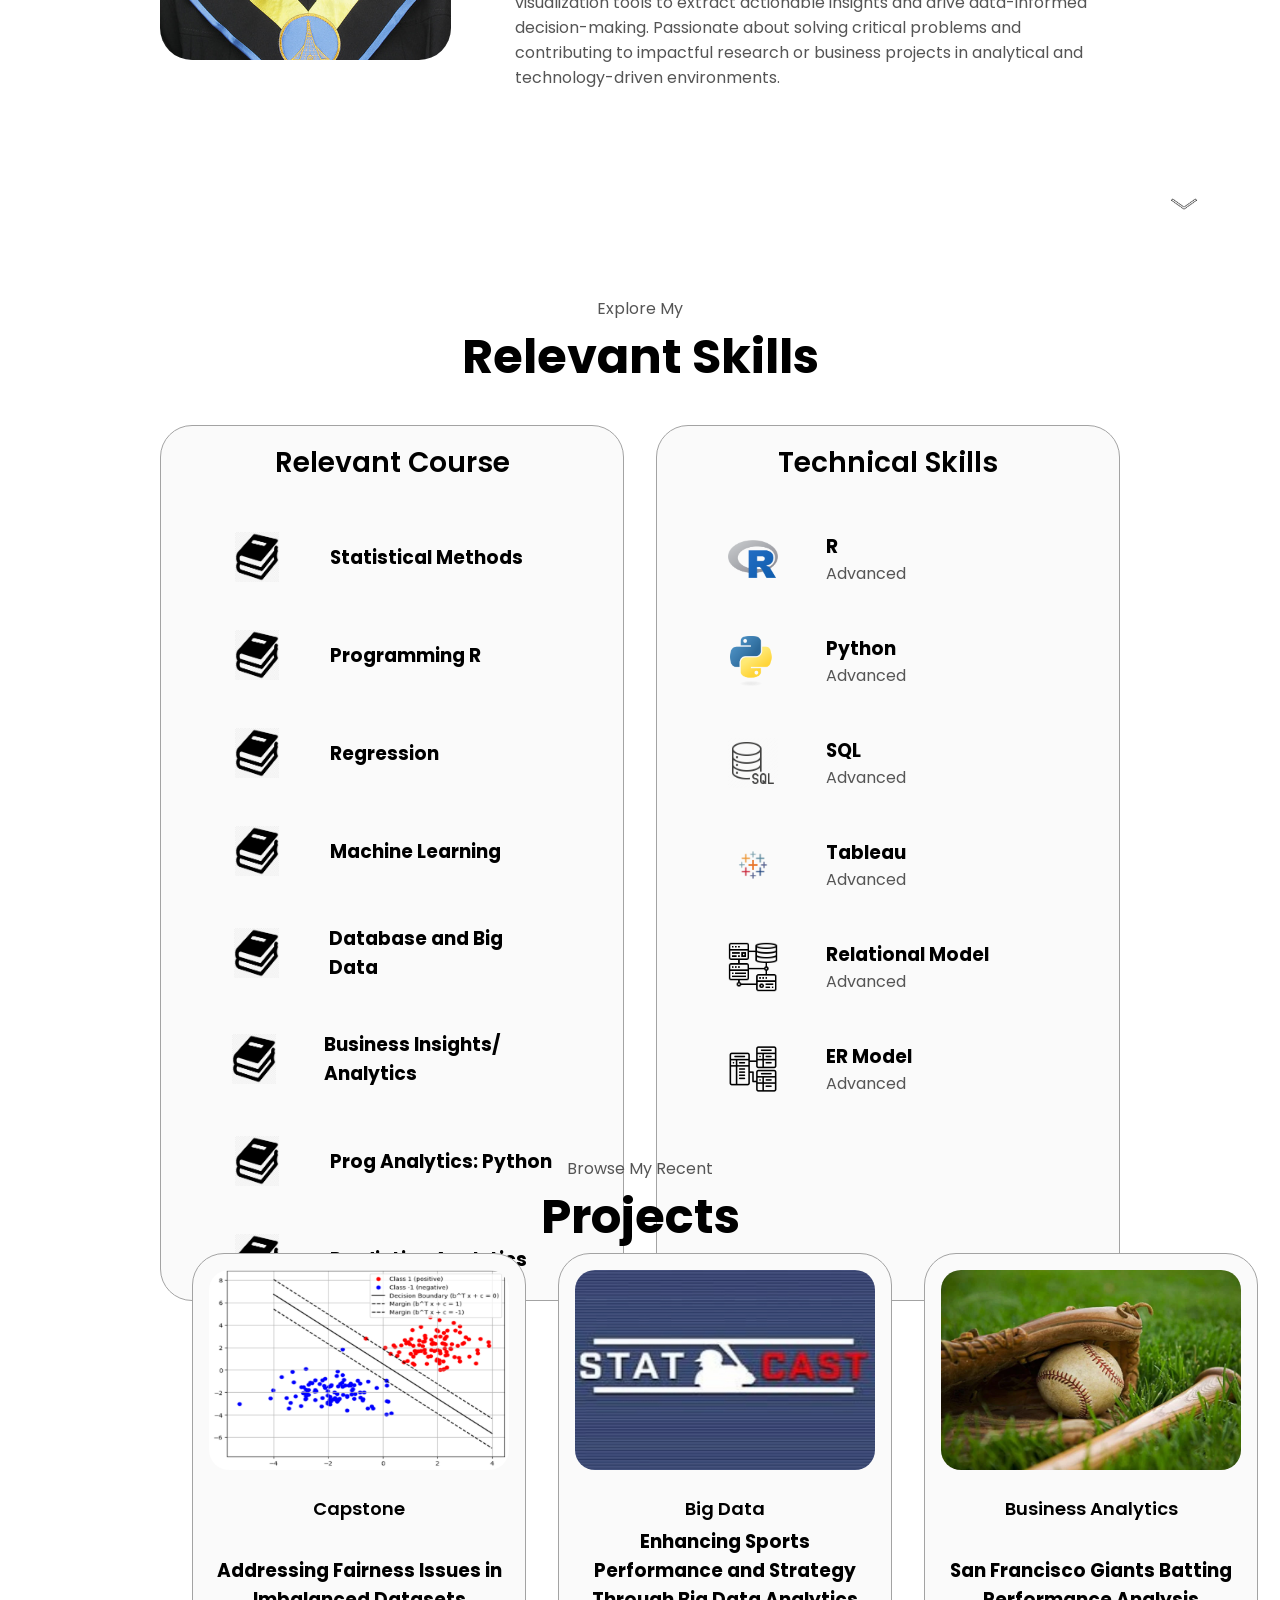
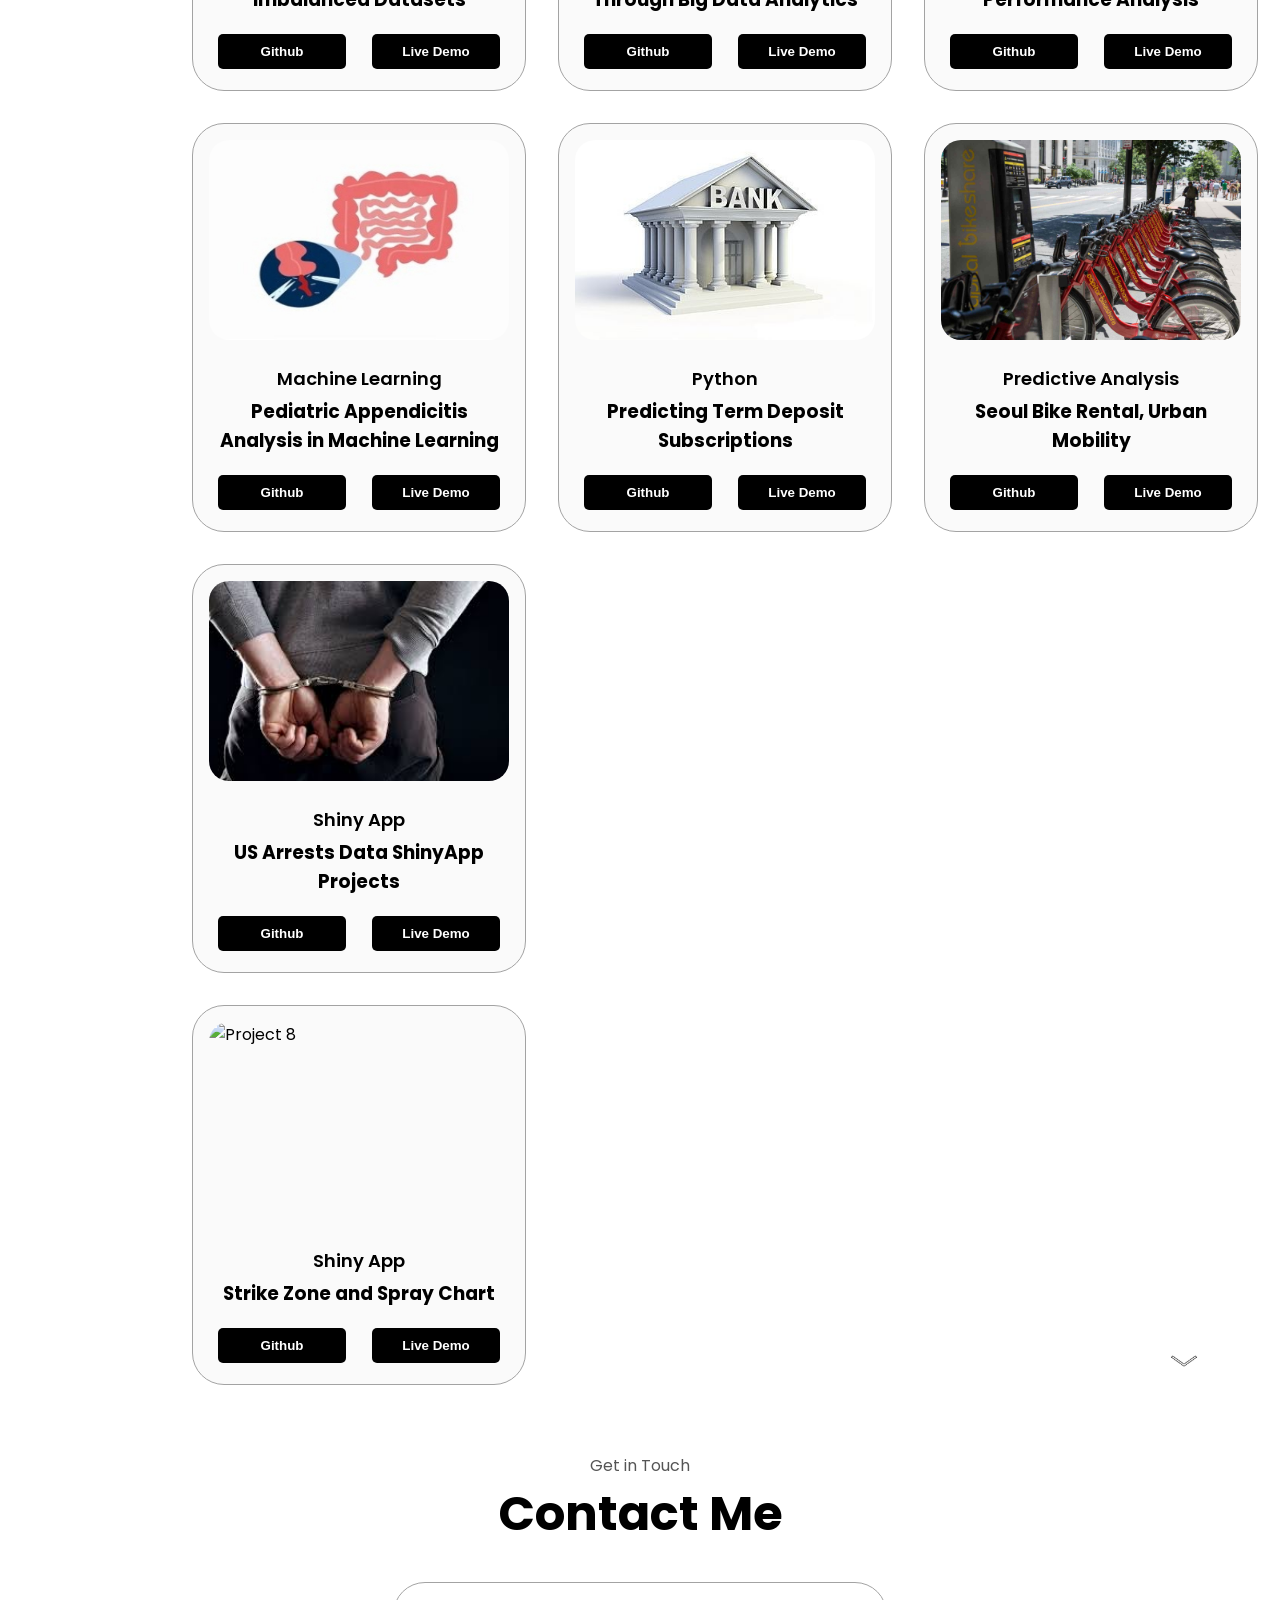
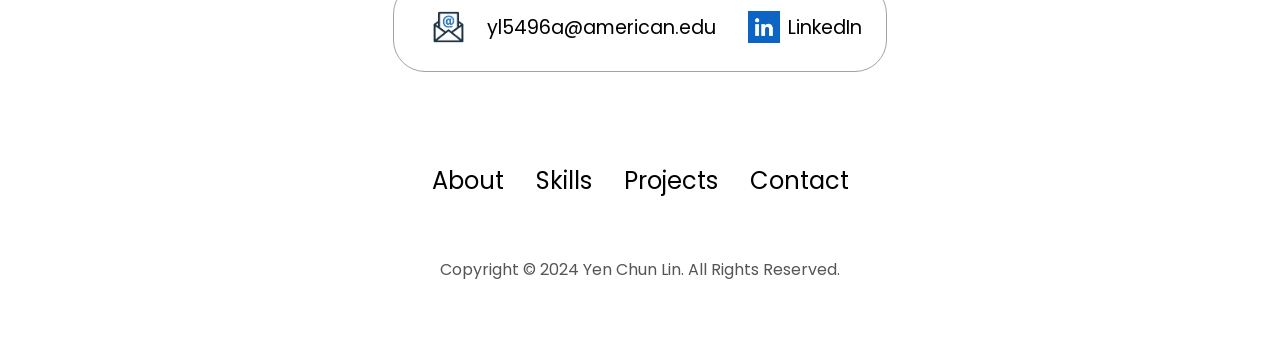
==== commit 99f97c12: "Yen" ====
--- a/index.html
+++ b/index.html
@@ -479,10 +479,9 @@
         </div>
         <!--Project 8-->
         <div class="details-container color-container">
-            <!--Row 3-->
-            <div class="article-container">
-            <img
-                src="./assets/6833106-512.png
+            <div class="article-container">
+            <img
+                src="./assets/6833106-512png"
                 alt="Project 8"
                 class="project-img layer"
             />
@@ -498,7 +497,7 @@
             </button>
             <button
                 class="btn btn-color-2 project-btn"
-                onclick="location.href='C:\Users\aa093\OneDrive\Documents\GitHub\ycl\assets\strike zone and spray chart.R'"
+                onclick="location.href='.assets\strike zone and spray chart.R'"
             >
                 Live Demo
             </button>
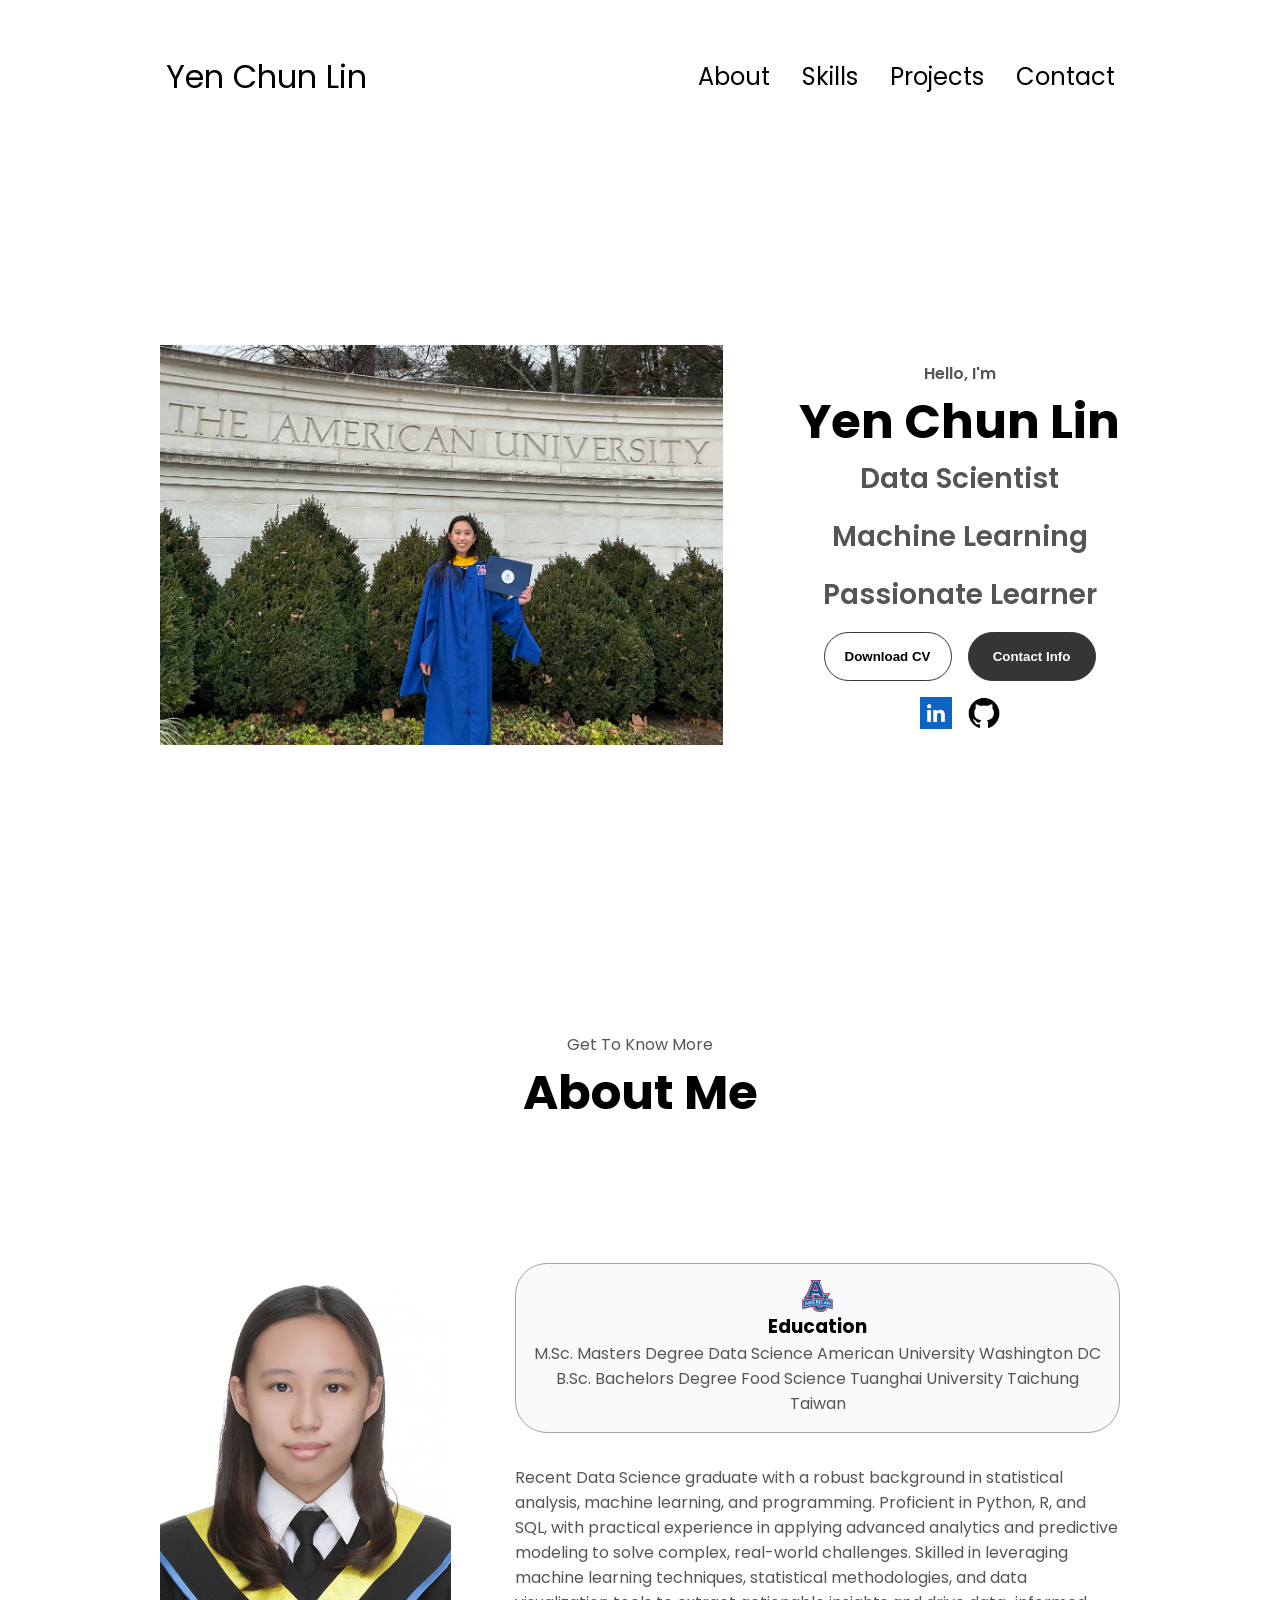
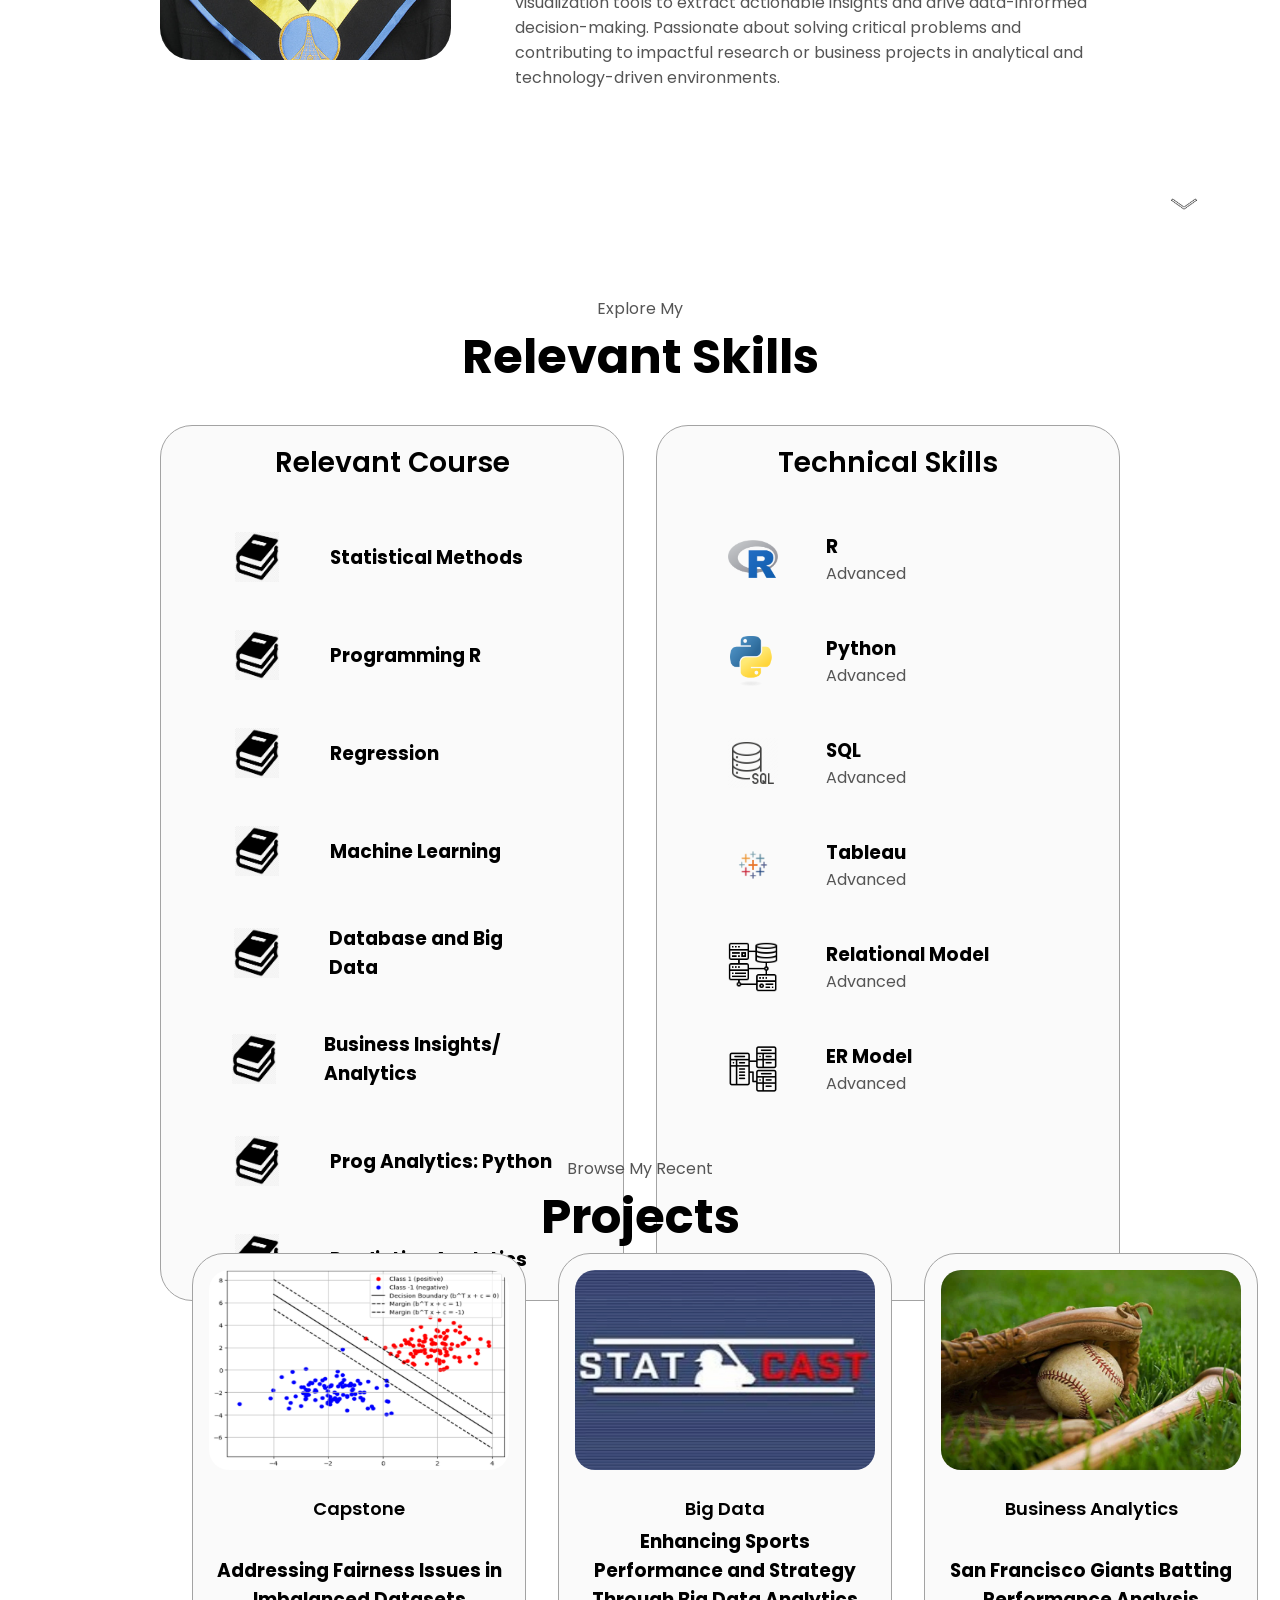
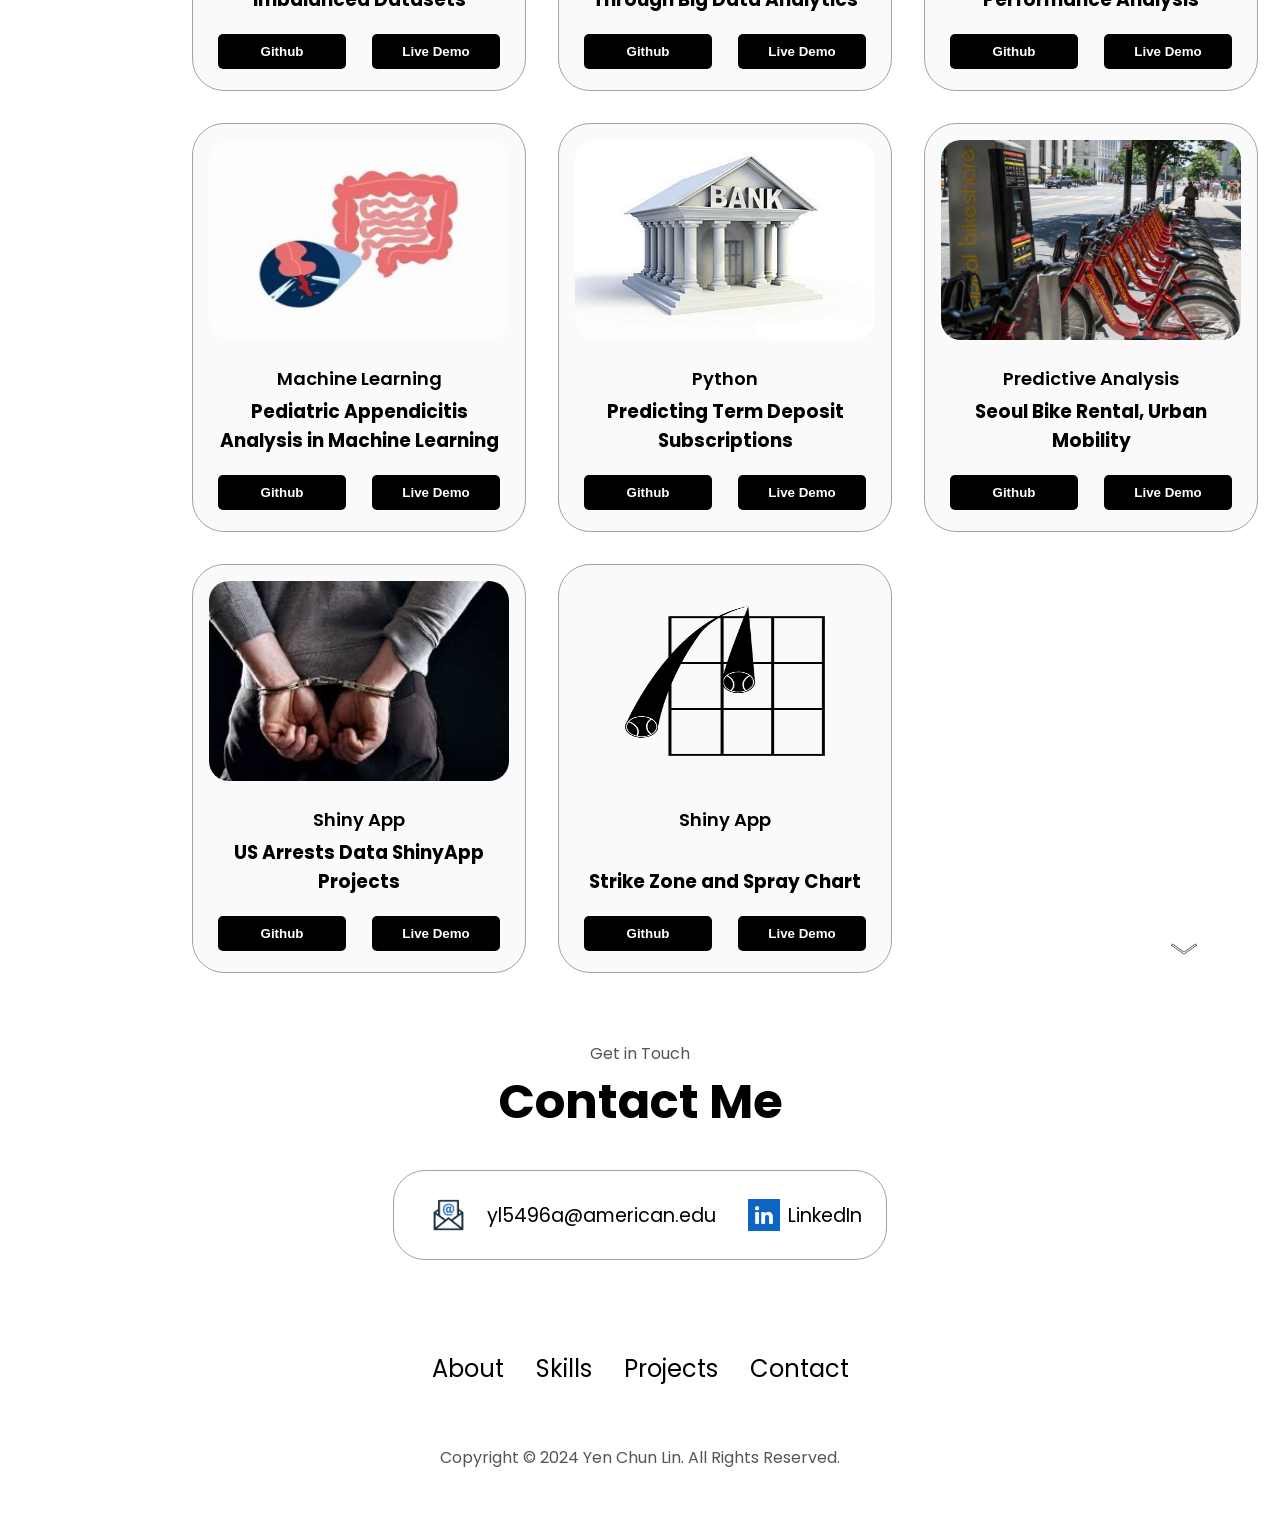
==== commit 908a010e: "Yen" ====
--- a/index.html
+++ b/index.html
@@ -481,7 +481,7 @@
         <div class="details-container color-container">
             <div class="article-container">
             <img
-                src="./assets/6833106-512png"
+                src="./assets/6833106-512.png"
                 alt="Project 8"
                 class="project-img layer"
             />
--- a/style.css
+++ b/style.css
@@ -404,7 +404,7 @@
 
 /* Center the last item (project 7) */
 .details-container:last-child {
-grid-column: 1; /* Place in middle column */
+grid-column: 2; /* Place in middle column */
 }
 
 .details-container {
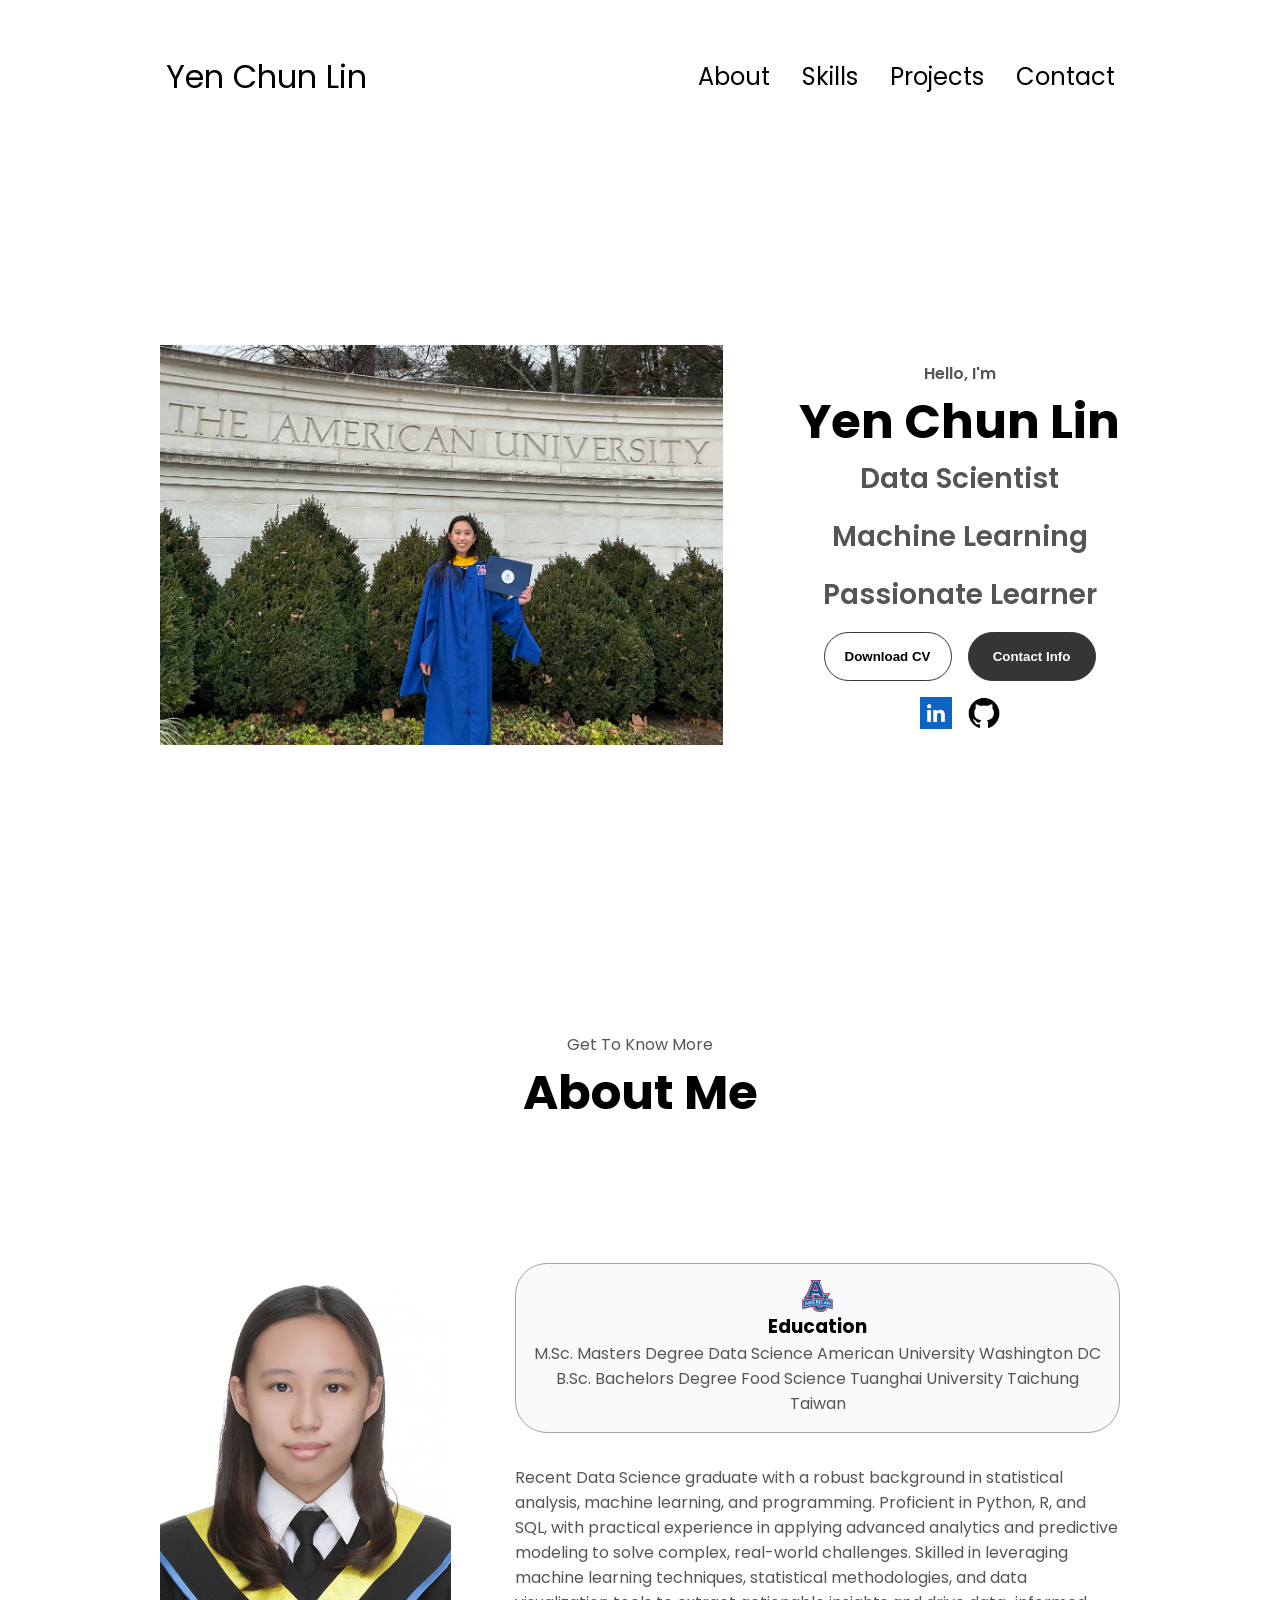
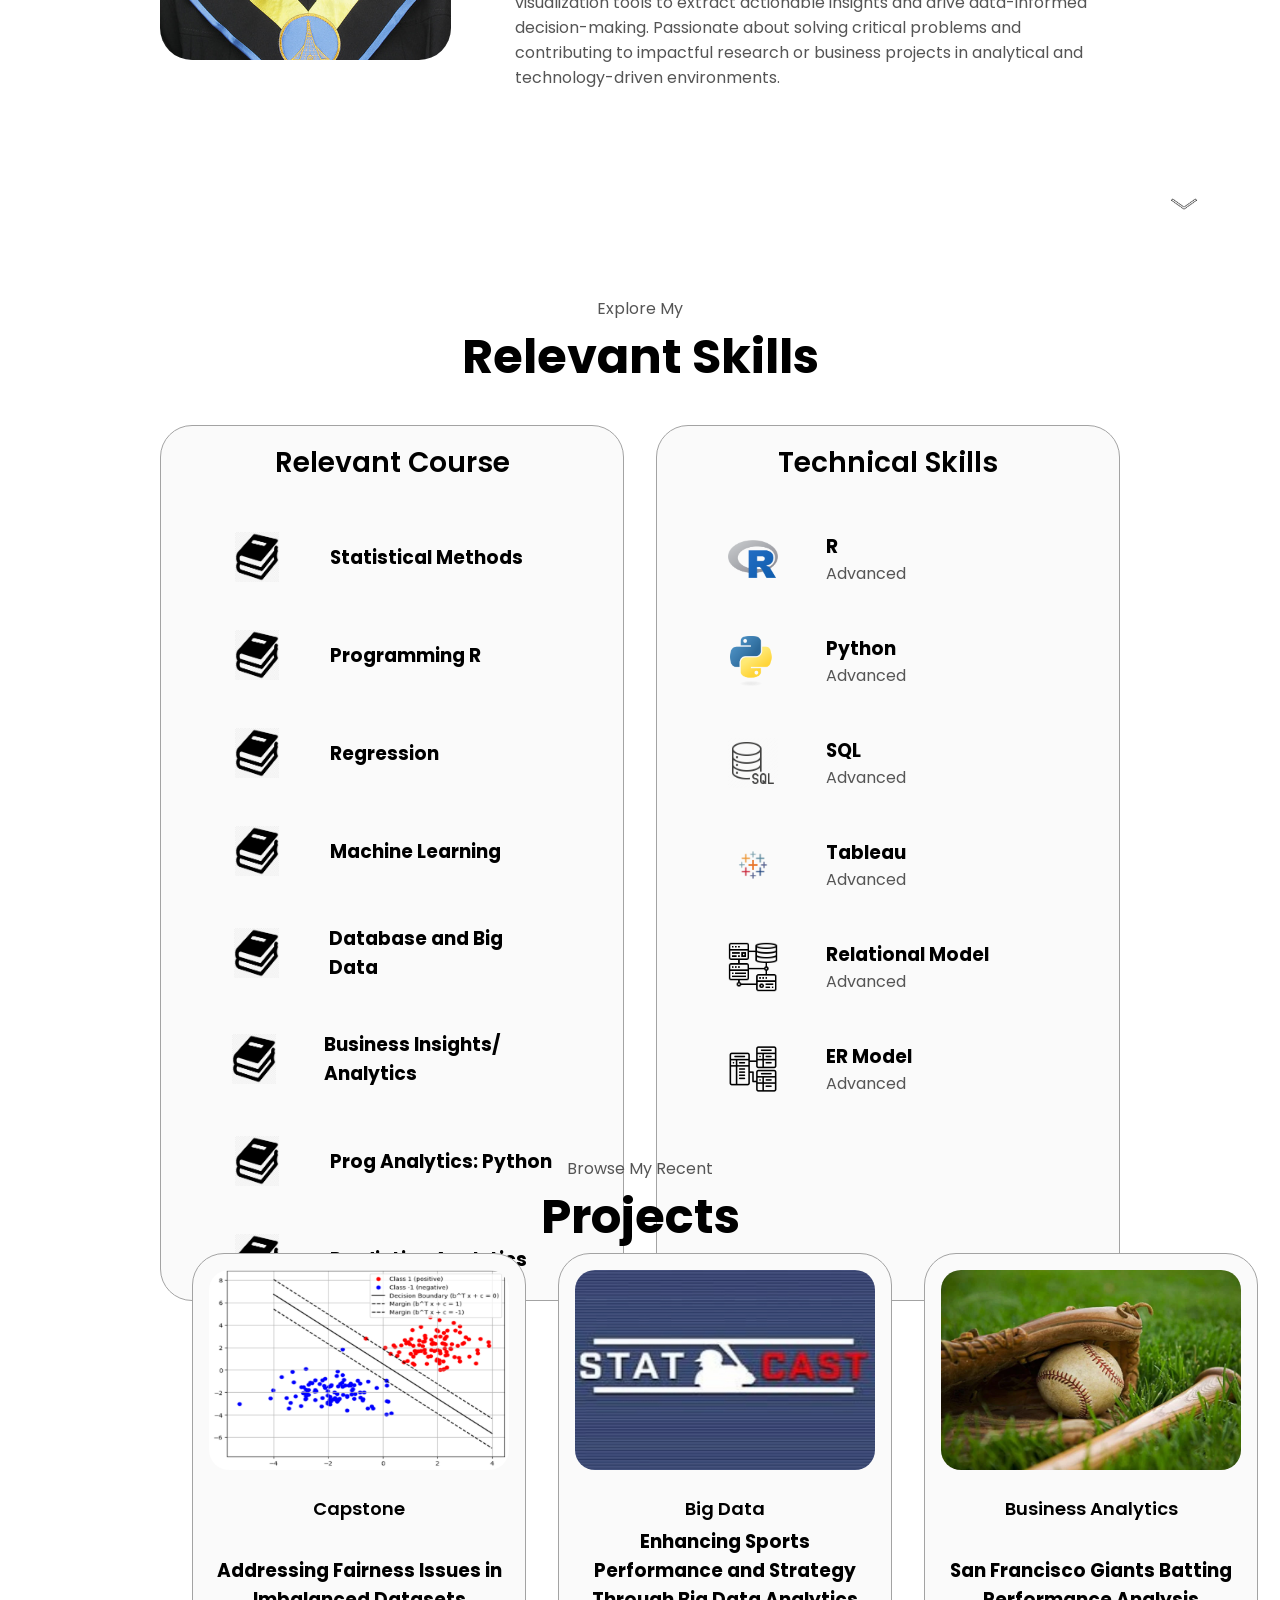
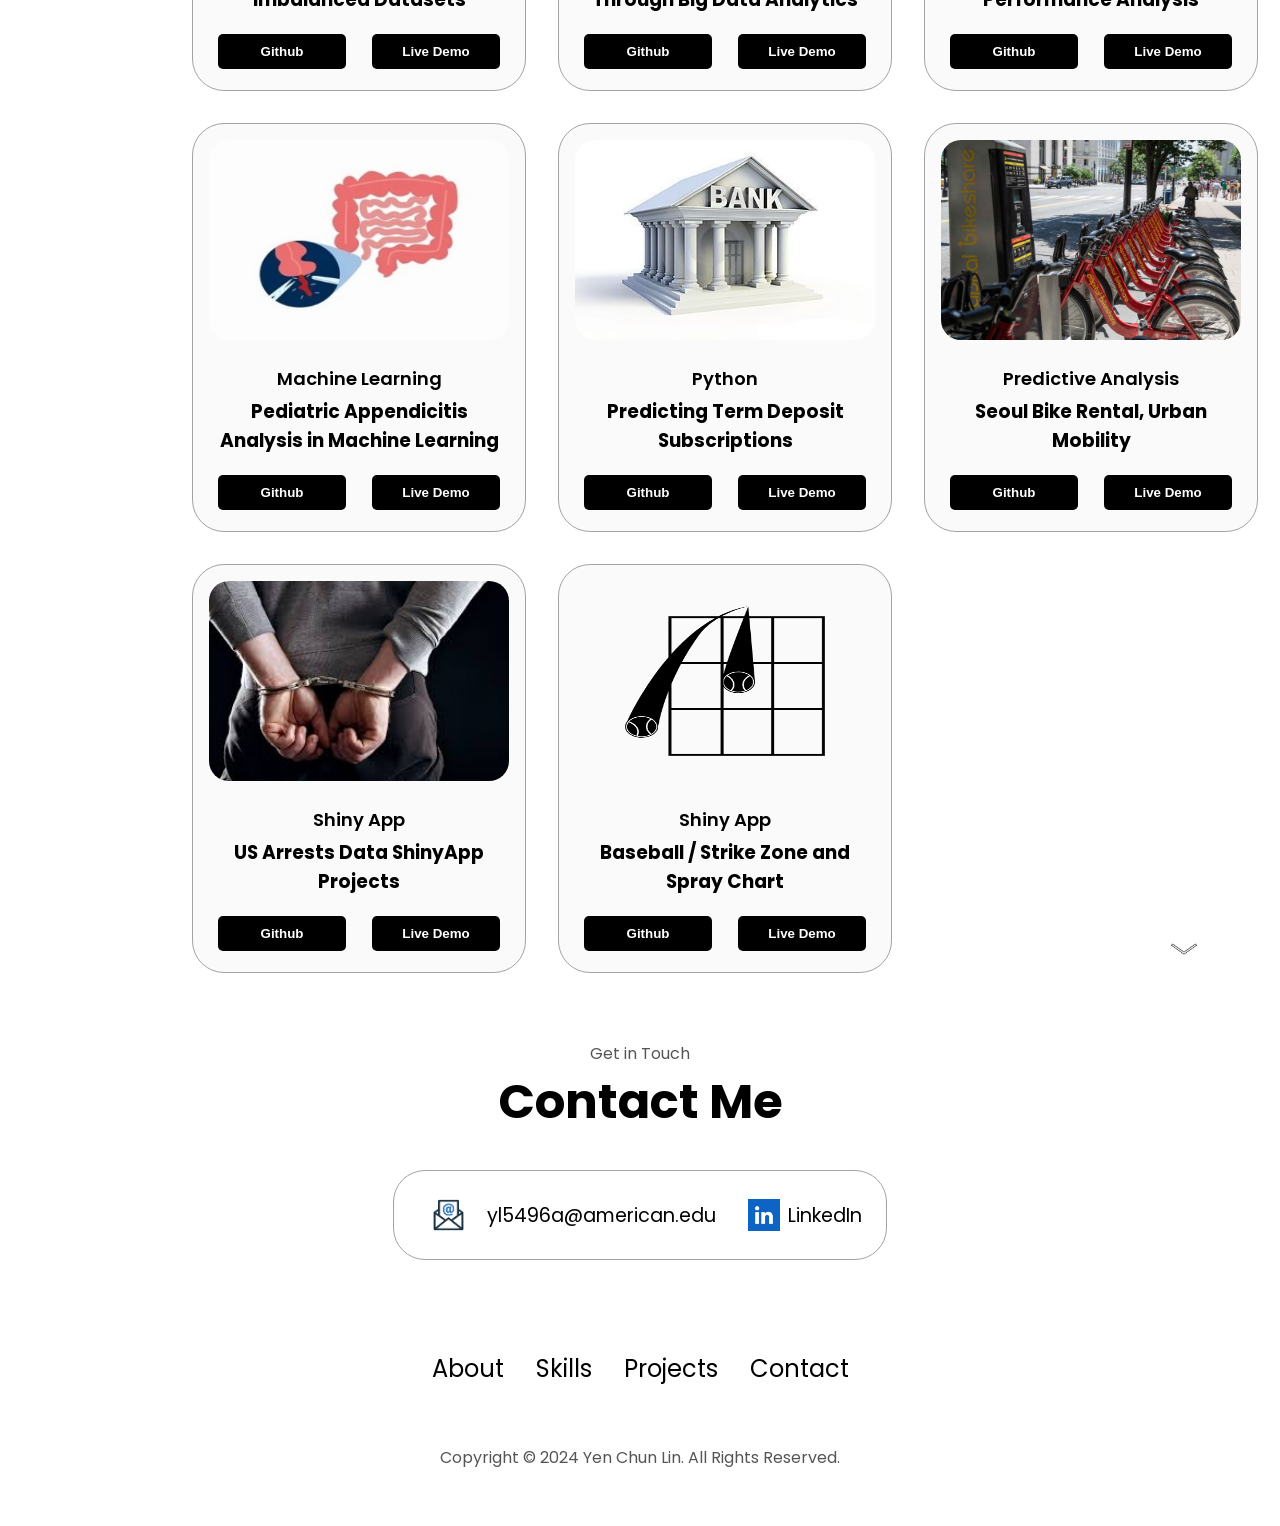
==== commit 6734c4bf: "Yen" ====
--- a/index.html
+++ b/index.html
@@ -487,7 +487,7 @@
             />
             </div>
             <h2 class="experience-sub-title project-title">Shiny App</h2>
-            <h3>Strike Zone and Spray Chart</h3>
+            <h3>Baseball / Strike Zone and Spray Chart</h3>
             <div class="btn-container">
             <button
                 class="btn btn-color-2 project-btn"
@@ -497,7 +497,7 @@
             </button>
             <button
                 class="btn btn-color-2 project-btn"
-                onclick="location.href='.assets\strike zone and spray chart.R'"
+                onclick="location.href='./assets/strike zone and spray chart.R'"
             >
                 Live Demo
             </button>
